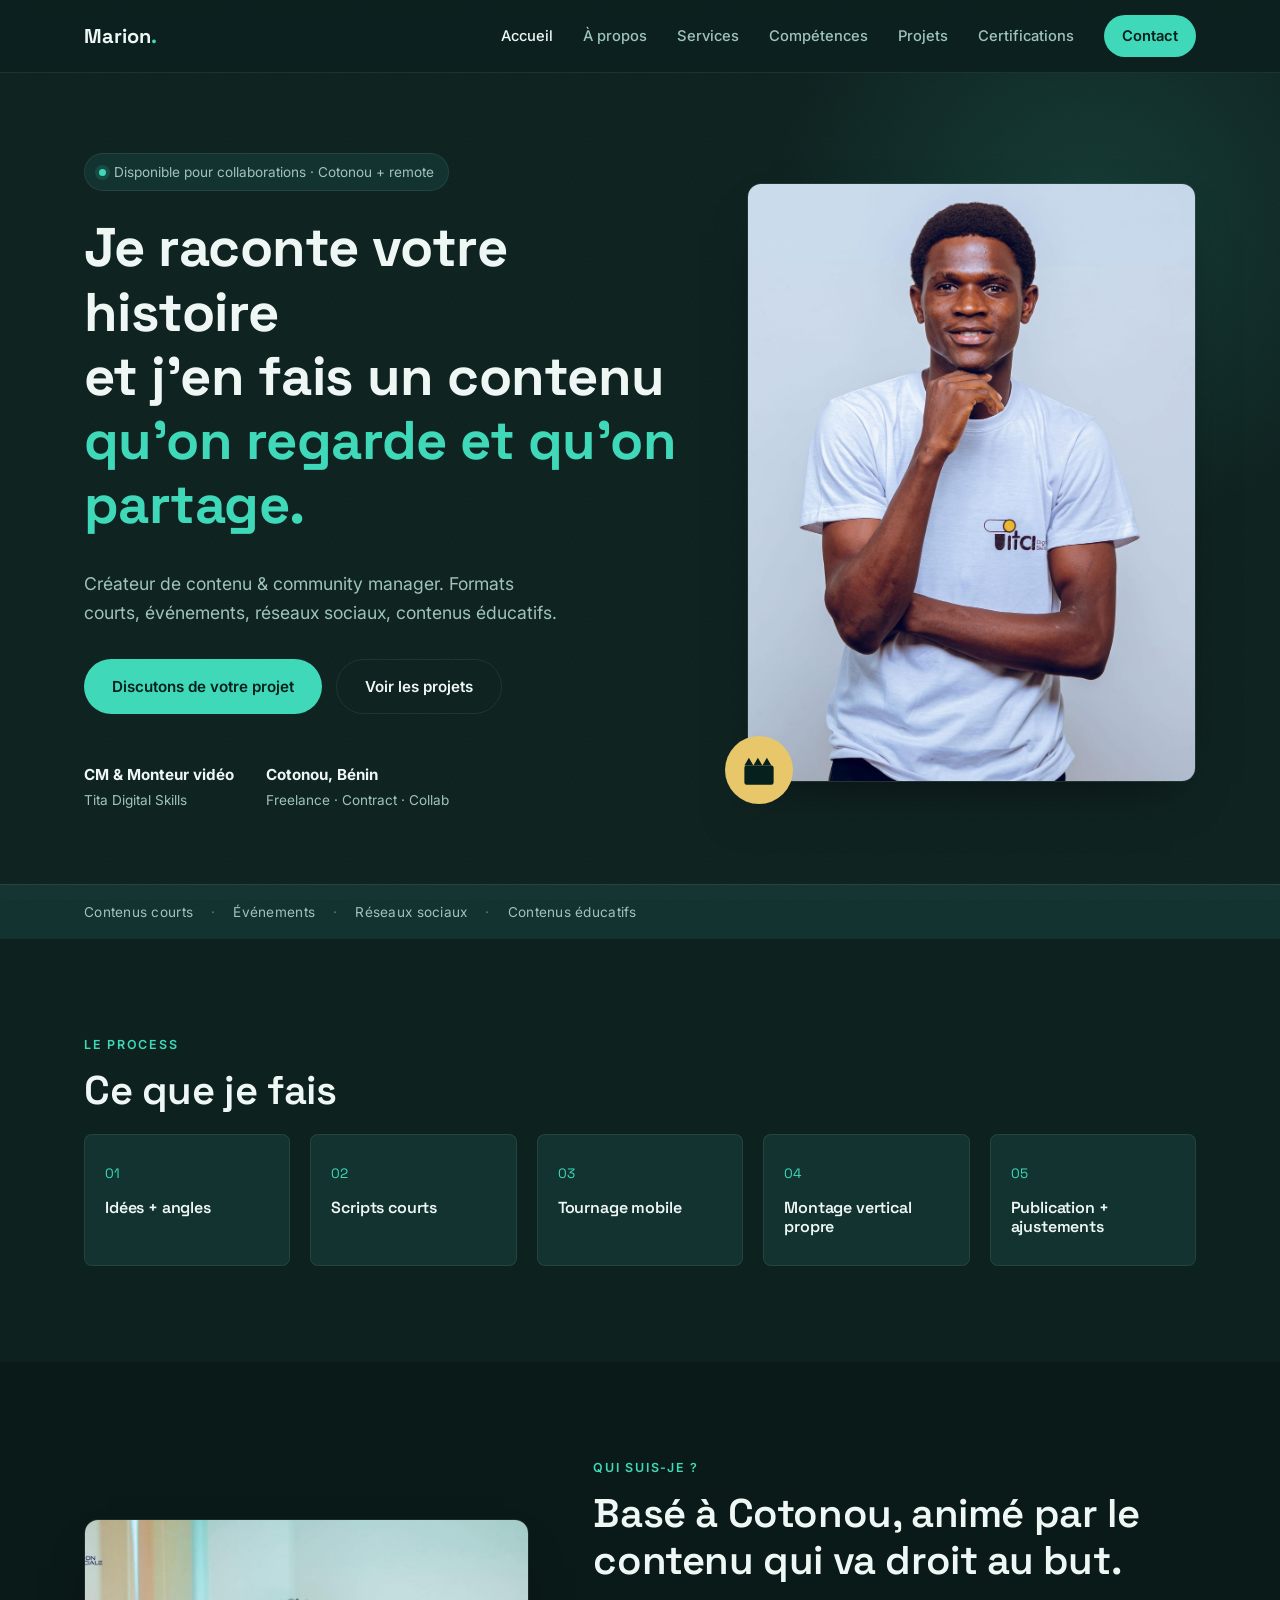
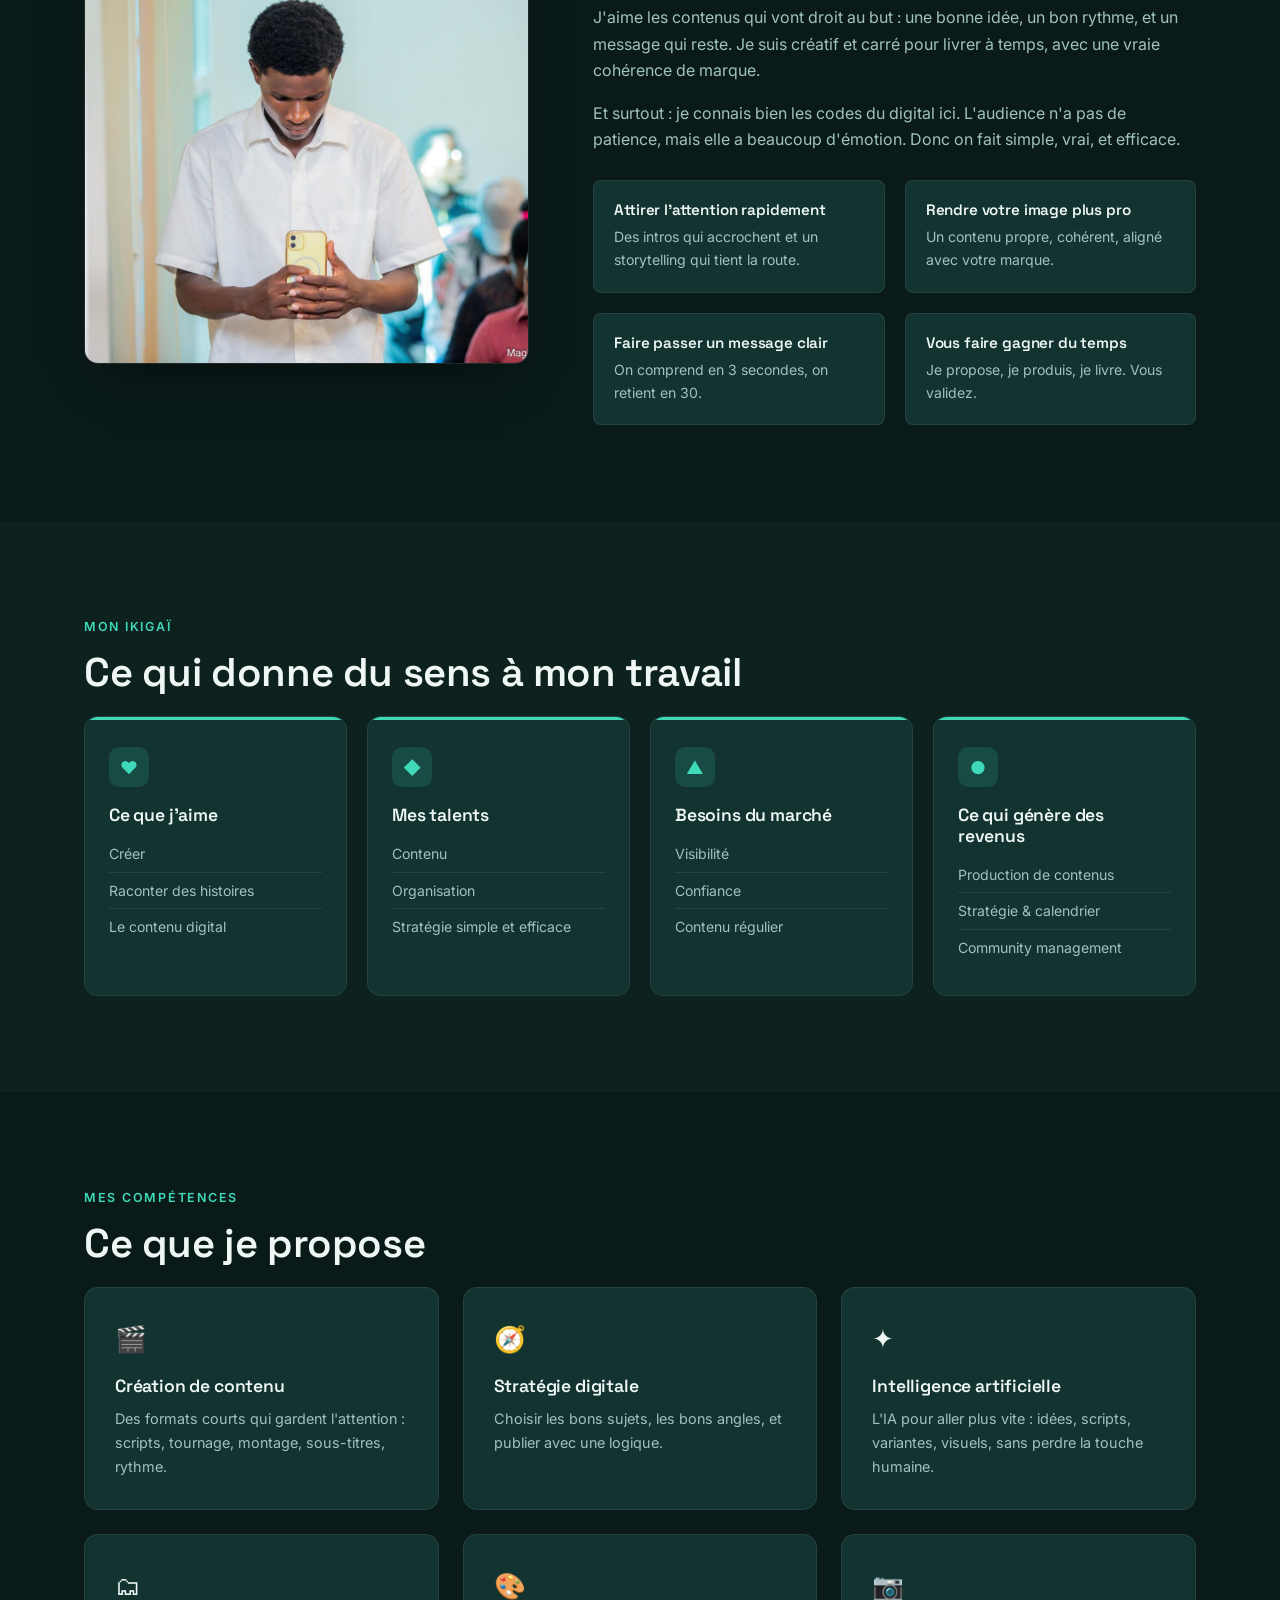
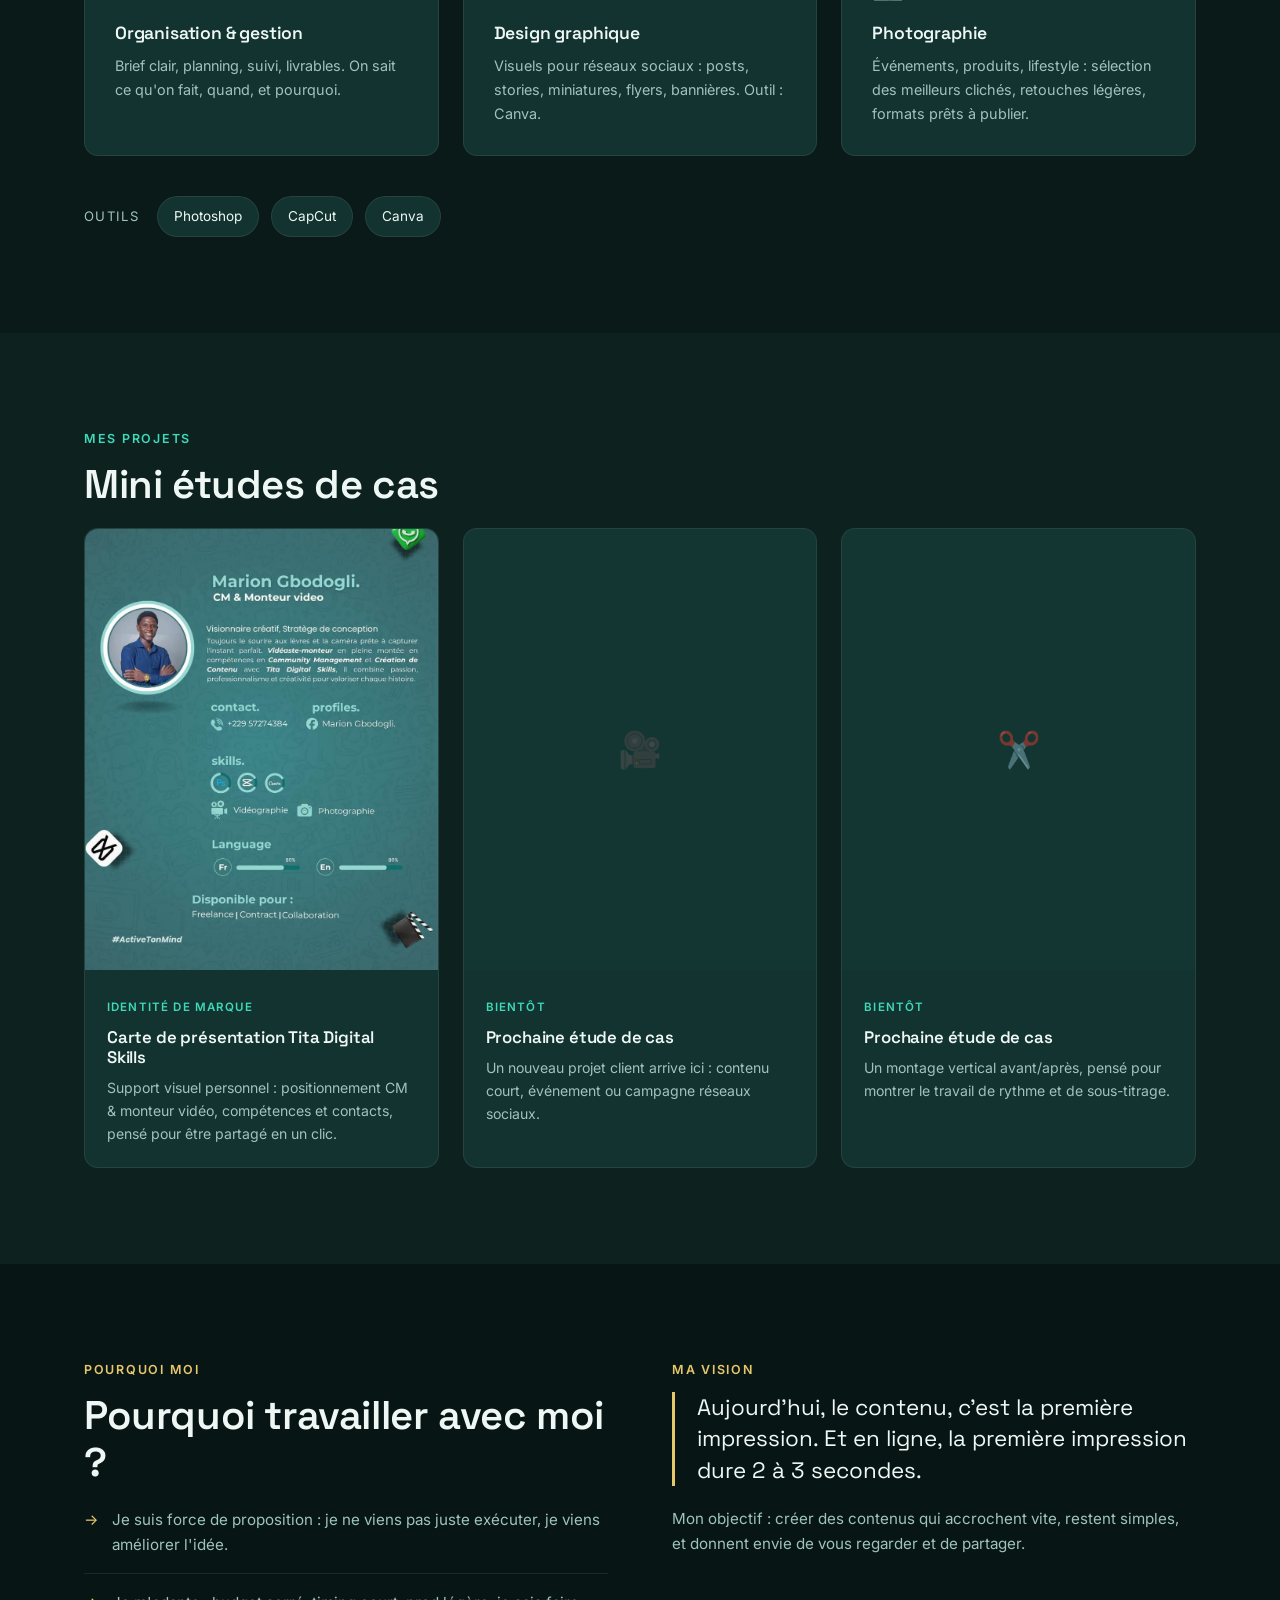
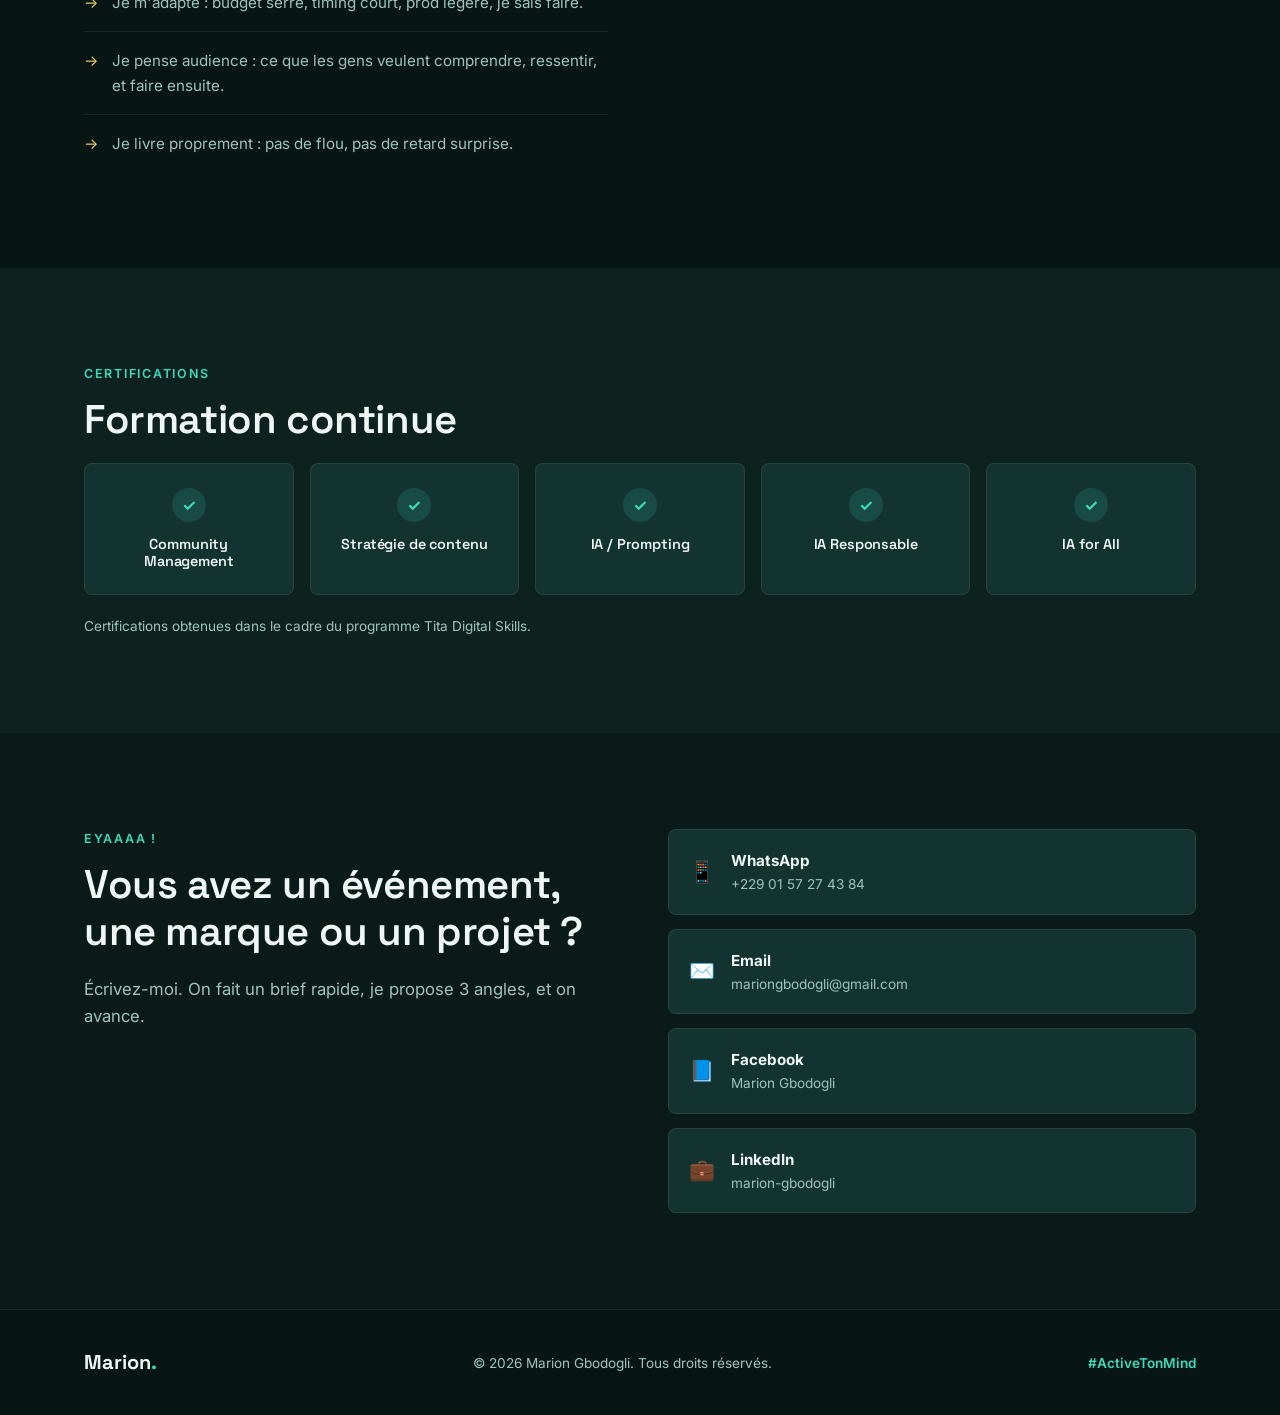
==== index.html @ ca0594f9 "Initial version of Marion Gbodogli's portfolio site Static HTML/CSS/JS one-page portfolio for a cont" ====
<!DOCTYPE html>
<html lang="fr">
<head>
<meta charset="UTF-8">
<meta name="viewport" content="width=device-width, initial-scale=1.0">
<title>Marion Gbodogli · Créateur de contenu &amp; Community Manager</title>
<meta name="description" content="Portfolio de Marion Gbodogli, créateur de contenu, monteur vidéo et community manager basé à Cotonou, Bénin. Formats courts, événements, réseaux sociaux, contenus éducatifs.">
<link rel="preconnect" href="https://fonts.googleapis.com">
<link rel="preconnect" href="https://fonts.gstatic.com" crossorigin>
<link href="https://fonts.googleapis.com/css2?family=Space+Grotesk:wght@500;600;700&family=Inter:wght@400;500;600;700&display=swap" rel="stylesheet">
<link rel="stylesheet" href="style.css">
</head>
<body>

<div class="grain"></div>

<header class="site-header">
  <div class="container header-inner">
    <a href="#accueil" class="logo">Marion<span>.</span></a>
    <button class="nav-toggle" id="navToggle" aria-label="Ouvrir le menu" aria-expanded="false">
      <span></span><span></span><span></span>
    </button>
    <nav class="main-nav" id="mainNav">
      <a href="#accueil">Accueil</a>
      <a href="#apropos">À propos</a>
      <a href="#services">Services</a>
      <a href="#competences">Compétences</a>
      <a href="#projets">Projets</a>
      <a href="#certifications">Certifications</a>
      <a href="#contact" class="nav-cta">Contact</a>
    </nav>
  </div>
</header>

<main>

  <!-- HERO -->
  <section class="hero" id="accueil">
    <div class="container hero-inner">
      <div class="hero-text">
        <p class="eyebrow"><span class="dot"></span> Disponible pour collaborations · Cotonou + remote</p>
        <h1>Je raconte votre histoire<br>et j'en fais un contenu<br><em>qu'on regarde et qu'on partage.</em></h1>
        <p class="hero-lead">Créateur de contenu &amp; community manager. Formats courts, événements, réseaux sociaux, contenus éducatifs.</p>
        <div class="hero-actions">
          <a href="#contact" class="btn btn-primary">Discutons de votre projet</a>
          <a href="#projets" class="btn btn-ghost">Voir les projets</a>
        </div>
        <div class="hero-meta">
          <div class="hero-meta-item">
            <strong>CM &amp; Monteur vidéo</strong>
            <span>Tita Digital Skills</span>
          </div>
          <div class="hero-meta-item">
            <strong>Cotonou, Bénin</strong>
            <span>Freelance · Contract · Collab</span>
          </div>
        </div>
      </div>
      <div class="hero-visual">
        <div class="hero-photo-frame">
          <img src="assets/img/marion-hero.jpg" alt="Portrait de Marion Gbodogli" class="hero-photo">
        </div>
        <div class="hero-clap" aria-hidden="true">
          <svg viewBox="0 0 64 64" fill="none" xmlns="http://www.w3.org/2000/svg">
            <rect x="6" y="24" width="52" height="34" rx="4" fill="currentColor"/>
            <path d="M6 24L14 10L22 24H14L6 24Z" fill="currentColor"/>
            <path d="M22 24L30 10L38 24H30L22 24Z" fill="currentColor"/>
            <path d="M38 24L46 10L54 24H46L38 24Z" fill="currentColor"/>
          </svg>
        </div>
      </div>
    </div>
    <div class="hero-strip">
      <div class="container hero-strip-inner">
        <span>Contenus courts</span><span>·</span>
        <span>Événements</span><span>·</span>
        <span>Réseaux sociaux</span><span>·</span>
        <span>Contenus éducatifs</span>
      </div>
    </div>
  </section>

  <!-- CE QUE JE FAIS -->
  <section class="section" id="process">
    <div class="container">
      <p class="section-tag">Le process</p>
      <h2>Ce que je fais</h2>
      <div class="process-row">
        <div class="process-step">
          <span class="process-num">01</span>
          <h3>Idées + angles</h3>
        </div>
        <div class="process-step">
          <span class="process-num">02</span>
          <h3>Scripts courts</h3>
        </div>
        <div class="process-step">
          <span class="process-num">03</span>
          <h3>Tournage mobile</h3>
        </div>
        <div class="process-step">
          <span class="process-num">04</span>
          <h3>Montage vertical propre</h3>
        </div>
        <div class="process-step">
          <span class="process-num">05</span>
          <h3>Publication + ajustements</h3>
        </div>
      </div>
    </div>
  </section>

  <!-- A PROPOS -->
  <section class="section section-alt" id="apropos">
    <div class="container about-grid">
      <div class="about-photo">
        <img src="assets/img/marion-candid.jpg" alt="Marion Gbodogli en plein tournage, téléphone en main">
      </div>
      <div class="about-text">
        <p class="section-tag">Qui suis-je ?</p>
        <h2>Basé à Cotonou, animé par le contenu qui va droit au but.</h2>
        <p>J'aime les contenus qui vont droit au but : une bonne idée, un bon rythme, et un message qui reste. Je suis créatif et carré pour livrer à temps, avec une vraie cohérence de marque.</p>
        <p>Et surtout : je connais bien les codes du digital ici. L'audience n'a pas de patience, mais elle a beaucoup d'émotion. Donc on fait simple, vrai, et efficace.</p>

        <div class="apport-list">
          <div class="apport-item">
            <h4>Attirer l'attention rapidement</h4>
            <p>Des intros qui accrochent et un storytelling qui tient la route.</p>
          </div>
          <div class="apport-item">
            <h4>Rendre votre image plus pro</h4>
            <p>Un contenu propre, cohérent, aligné avec votre marque.</p>
          </div>
          <div class="apport-item">
            <h4>Faire passer un message clair</h4>
            <p>On comprend en 3 secondes, on retient en 30.</p>
          </div>
          <div class="apport-item">
            <h4>Vous faire gagner du temps</h4>
            <p>Je propose, je produis, je livre. Vous validez.</p>
          </div>
        </div>
      </div>
    </div>
  </section>

  <!-- IKIGAI -->
  <section class="section" id="ikigai">
    <div class="container">
      <p class="section-tag">Mon Ikigaï</p>
      <h2>Ce qui donne du sens à mon travail</h2>
      <div class="ikigai-grid">
        <div class="ikigai-card ikigai-love">
          <span class="ikigai-icon">❤</span>
          <h3>Ce que j'aime</h3>
          <ul><li>Créer</li><li>Raconter des histoires</li><li>Le contenu digital</li></ul>
        </div>
        <div class="ikigai-card ikigai-skill">
          <span class="ikigai-icon">◆</span>
          <h3>Mes talents</h3>
          <ul><li>Contenu</li><li>Organisation</li><li>Stratégie simple et efficace</li></ul>
        </div>
        <div class="ikigai-card ikigai-market">
          <span class="ikigai-icon">▲</span>
          <h3>Besoins du marché</h3>
          <ul><li>Visibilité</li><li>Confiance</li><li>Contenu régulier</li></ul>
        </div>
        <div class="ikigai-card ikigai-money">
          <span class="ikigai-icon">●</span>
          <h3>Ce qui génère des revenus</h3>
          <ul><li>Production de contenus</li><li>Stratégie &amp; calendrier</li><li>Community management</li></ul>
        </div>
      </div>
    </div>
  </section>

  <!-- SERVICES / COMPETENCES -->
  <section class="section section-alt" id="services">
    <div class="container">
      <p class="section-tag">Mes compétences</p>
      <h2 id="competences">Ce que je propose</h2>
      <div class="skills-grid">
        <div class="skill-card">
          <div class="skill-icon">🎬</div>
          <h3>Création de contenu</h3>
          <p>Des formats courts qui gardent l'attention : scripts, tournage, montage, sous-titres, rythme.</p>
        </div>
        <div class="skill-card">
          <div class="skill-icon">🧭</div>
          <h3>Stratégie digitale</h3>
          <p>Choisir les bons sujets, les bons angles, et publier avec une logique.</p>
        </div>
        <div class="skill-card">
          <div class="skill-icon">✦</div>
          <h3>Intelligence artificielle</h3>
          <p>L'IA pour aller plus vite : idées, scripts, variantes, visuels, sans perdre la touche humaine.</p>
        </div>
        <div class="skill-card">
          <div class="skill-icon">🗂</div>
          <h3>Organisation &amp; gestion</h3>
          <p>Brief clair, planning, suivi, livrables. On sait ce qu'on fait, quand, et pourquoi.</p>
        </div>
        <div class="skill-card">
          <div class="skill-icon">🎨</div>
          <h3>Design graphique</h3>
          <p>Visuels pour réseaux sociaux : posts, stories, miniatures, flyers, bannières. Outil : Canva.</p>
        </div>
        <div class="skill-card">
          <div class="skill-icon">📷</div>
          <h3>Photographie</h3>
          <p>Événements, produits, lifestyle : sélection des meilleurs clichés, retouches légères, formats prêts à publier.</p>
        </div>
      </div>

      <div class="tools-row">
        <span class="tools-label">Outils</span>
        <div class="tool-pill">Photoshop</div>
        <div class="tool-pill">CapCut</div>
        <div class="tool-pill">Canva</div>
      </div>
    </div>
  </section>

  <!-- PROJETS -->
  <section class="section" id="projets">
    <div class="container">
      <p class="section-tag">Mes projets</p>
      <h2>Mini études de cas</h2>
      <div class="projects-grid">
        <article class="project-card">
          <div class="project-media">
            <img src="assets/img/marion-flyer.jpg" alt="Carte de présentation visuelle de Marion Gbodogli">
          </div>
          <div class="project-body">
            <span class="project-tag">Identité de marque</span>
            <h3>Carte de présentation Tita Digital Skills</h3>
            <p>Support visuel personnel : positionnement CM &amp; monteur vidéo, compétences et contacts, pensé pour être partagé en un clic.</p>
          </div>
        </article>
        <article class="project-card project-card-soon">
          <div class="project-media project-media-placeholder">
            <span>🎥</span>
          </div>
          <div class="project-body">
            <span class="project-tag">Bientôt</span>
            <h3>Prochaine étude de cas</h3>
            <p>Un nouveau projet client arrive ici : contenu court, événement ou campagne réseaux sociaux.</p>
          </div>
        </article>
        <article class="project-card project-card-soon">
          <div class="project-media project-media-placeholder">
            <span>✂️</span>
          </div>
          <div class="project-body">
            <span class="project-tag">Bientôt</span>
            <h3>Prochaine étude de cas</h3>
            <p>Un montage vertical avant/après, pensé pour montrer le travail de rythme et de sous-titrage.</p>
          </div>
        </article>
      </div>
    </div>
  </section>

  <!-- POURQUOI + VISION -->
  <section class="section section-dark">
    <div class="container why-grid">
      <div>
        <p class="section-tag section-tag-light">Pourquoi moi</p>
        <h2>Pourquoi travailler avec moi ?</h2>
        <ul class="why-list">
          <li>Je suis force de proposition : je ne viens pas juste exécuter, je viens améliorer l'idée.</li>
          <li>Je m'adapte : budget serré, timing court, prod légère, je sais faire.</li>
          <li>Je pense audience : ce que les gens veulent comprendre, ressentir, et faire ensuite.</li>
          <li>Je livre proprement : pas de flou, pas de retard surprise.</li>
        </ul>
      </div>
      <div class="vision-block">
        <p class="section-tag section-tag-light">Ma vision</p>
        <blockquote>
          Aujourd'hui, le contenu, c'est la première impression. Et en ligne, la première impression dure 2 à 3 secondes.
        </blockquote>
        <p class="vision-goal">Mon objectif : créer des contenus qui accrochent vite, restent simples, et donnent envie de vous regarder et de partager.</p>
      </div>
    </div>
  </section>

  <!-- CERTIFICATIONS -->
  <section class="section" id="certifications">
    <div class="container">
      <p class="section-tag">Certifications</p>
      <h2>Formation continue</h2>
      <div class="cert-grid">
        <div class="cert-card">
          <span class="cert-badge">✓</span>
          <h3>Community Management</h3>
        </div>
        <div class="cert-card">
          <span class="cert-badge">✓</span>
          <h3>Stratégie de contenu</h3>
        </div>
        <div class="cert-card">
          <span class="cert-badge">✓</span>
          <h3>IA / Prompting</h3>
        </div>
        <div class="cert-card">
          <span class="cert-badge">✓</span>
          <h3>IA Responsable</h3>
        </div>
        <div class="cert-card">
          <span class="cert-badge">✓</span>
          <h3>IA for All</h3>
        </div>
      </div>
      <p class="cert-note">Certifications obtenues dans le cadre du programme Tita Digital Skills.</p>
    </div>
  </section>

  <!-- CONTACT -->
  <section class="section section-alt" id="contact">
    <div class="container contact-grid">
      <div>
        <p class="section-tag">Eyaaaa !</p>
        <h2>Vous avez un événement, une marque ou un projet ?</h2>
        <p class="contact-lead">Écrivez-moi. On fait un brief rapide, je propose 3 angles, et on avance.</p>
      </div>
      <div class="contact-links">
        <a href="https://wa.me/2290157274384" target="_blank" rel="noopener" class="contact-link">
          <span class="contact-icon">📱</span>
          <span>
            <strong>WhatsApp</strong>
            <em>+229 01 57 27 43 84</em>
          </span>
        </a>
        <a href="mailto:mariongbodogli@gmail.com" class="contact-link">
          <span class="contact-icon">✉️</span>
          <span>
            <strong>Email</strong>
            <em>mariongbodogli@gmail.com</em>
          </span>
        </a>
        <a href="https://www.facebook.com/share/19KJ2ypv1C/?mibextid=wwXIfr" target="_blank" rel="noopener" class="contact-link">
          <span class="contact-icon">📘</span>
          <span>
            <strong>Facebook</strong>
            <em>Marion Gbodogli</em>
          </span>
        </a>
        <a href="https://www.linkedin.com/in/marion-gbodogli" target="_blank" rel="noopener" class="contact-link">
          <span class="contact-icon">💼</span>
          <span>
            <strong>LinkedIn</strong>
            <em>marion-gbodogli</em>
          </span>
        </a>
      </div>
    </div>
  </section>

</main>

<footer class="site-footer">
  <div class="container footer-inner">
    <a href="#accueil" class="logo">Marion<span>.</span></a>
    <p>&copy; 2026 Marion Gbodogli. Tous droits réservés.</p>
    <p class="footer-tag">#ActiveTonMind</p>
  </div>
</footer>

<script src="script.js"></script>
</body>
</html>
---- style.css ----
/* ---------- Base & variables ---------- */
:root {
  --bg: #0d211f;
  --bg-alt: #0a1a18;
  --surface: #123330;
  --surface-2: #163b37;
  --text: #eef7f4;
  --text-muted: #9fc3bc;
  --border: rgba(255, 255, 255, 0.08);
  --accent: #3fd8b8;
  --accent-strong: #2ab89b;
  --accent-soft: rgba(63, 216, 184, 0.14);
  --accent-contrast: #06201d;
  --gold: #e8c76b;

  --radius: 14px;
  --radius-sm: 8px;
  --max-width: 1160px;
  --shadow: 0 24px 48px -24px rgba(0, 0, 0, 0.55);

  --font-heading: "Space Grotesk", "Segoe UI", sans-serif;
  --font-body: "Inter", -apple-system, BlinkMacSystemFont, "Segoe UI", Roboto, Helvetica, Arial, sans-serif;
}

* { box-sizing: border-box; }

html { scroll-behavior: smooth; }

body {
  margin: 0;
  font-family: var(--font-body);
  color: var(--text);
  background: var(--bg);
  line-height: 1.65;
  font-size: 16px;
  position: relative;
}

.grain {
  position: fixed;
  inset: 0;
  pointer-events: none;
  z-index: 1;
  opacity: 0.035;
  background-image: url("data:image/svg+xml,%3Csvg xmlns='http://www.w3.org/2000/svg' width='120' height='120'%3E%3Cfilter id='n'%3E%3CfeTurbulence type='fractalNoise' baseFrequency='0.85' numOctaves='2' stitchTiles='stitch'/%3E%3C/filter%3E%3Crect width='100%25' height='100%25' filter='url(%23n)'/%3E%3C/svg%3E");
}

h1, h2, h3, h4 {
  font-family: var(--font-heading);
  font-weight: 600;
  line-height: 1.18;
  margin: 0 0 0.6em;
  letter-spacing: -0.01em;
}

h1 { font-size: clamp(2.1rem, 5vw, 3.4rem); font-weight: 700; }
h2 { font-size: clamp(1.7rem, 4vw, 2.5rem); margin-bottom: 0.5em; }
h3 { font-size: 1.1rem; }

p { margin: 0 0 1em; color: var(--text-muted); }

a { color: var(--accent); text-decoration: none; }

ul { padding-left: 0; margin: 0; list-style: none; }

img { max-width: 100%; display: block; }

.container {
  max-width: var(--max-width);
  margin: 0 auto;
  padding: 0 24px;
  position: relative;
  z-index: 2;
}

.section { padding: 96px 0; }
.section-alt { background: var(--bg-alt); }
.section-dark { background: #071614; }

.section-tag {
  text-transform: uppercase;
  letter-spacing: 0.14em;
  font-size: 0.78rem;
  font-weight: 600;
  color: var(--accent);
  margin-bottom: 0.9em;
}
.section-tag-light { color: var(--gold); }

/* ---------- Header ---------- */
.site-header {
  position: sticky;
  top: 0;
  z-index: 50;
  background: rgba(13, 33, 31, 0.82);
  backdrop-filter: blur(10px);
  border-bottom: 1px solid var(--border);
}

.header-inner {
  display: flex;
  align-items: center;
  justify-content: space-between;
  height: 72px;
}

.logo {
  font-family: var(--font-heading);
  font-weight: 700;
  font-size: 1.25rem;
  color: var(--text);
}
.logo span { color: var(--accent); }

.main-nav { display: flex; align-items: center; gap: 30px; }

.main-nav a {
  color: var(--text-muted);
  font-size: 0.92rem;
  font-weight: 500;
  transition: color 0.2s;
}
.main-nav a:hover, .main-nav a.active { color: var(--text); }

.nav-cta {
  background: var(--accent);
  color: var(--accent-contrast) !important;
  padding: 9px 18px;
  border-radius: 100px;
  font-weight: 600 !important;
}
.nav-cta:hover { background: var(--accent-strong); }

.nav-toggle {
  display: none;
  flex-direction: column;
  gap: 5px;
  background: none;
  border: none;
  cursor: pointer;
  padding: 8px;
}
.nav-toggle span {
  width: 22px;
  height: 2px;
  background: var(--text);
  border-radius: 2px;
}

/* ---------- Hero ---------- */
.hero { position: relative; overflow: hidden; }

.hero::before {
  content: "";
  position: absolute;
  top: -20%;
  right: -10%;
  width: 640px;
  height: 640px;
  background: radial-gradient(circle, var(--accent-soft) 0%, transparent 70%);
  z-index: 0;
}

.hero-inner {
  display: grid;
  grid-template-columns: 1.15fr 0.85fr;
  gap: 56px;
  align-items: center;
  padding: 80px 24px 72px;
}

.eyebrow {
  display: inline-flex;
  align-items: center;
  gap: 8px;
  font-size: 0.85rem;
  color: var(--text-muted);
  background: var(--surface);
  border: 1px solid var(--border);
  padding: 7px 14px;
  border-radius: 100px;
  margin-bottom: 24px;
}
.eyebrow .dot {
  width: 7px;
  height: 7px;
  border-radius: 50%;
  background: var(--accent);
  box-shadow: 0 0 0 4px var(--accent-soft);
}

.hero-text h1 { color: var(--text); }
.hero-text h1 em { color: var(--accent); font-style: normal; }

.hero-lead {
  font-size: 1.1rem;
  max-width: 480px;
  margin-bottom: 32px;
}

.hero-actions { display: flex; gap: 14px; flex-wrap: wrap; margin-bottom: 48px; }

.btn {
  display: inline-flex;
  align-items: center;
  justify-content: center;
  padding: 14px 28px;
  border-radius: 100px;
  font-weight: 600;
  font-size: 0.95rem;
  transition: transform 0.2s, background 0.2s, border-color 0.2s;
}
.btn-primary { background: var(--accent); color: var(--accent-contrast); }
.btn-primary:hover { background: var(--accent-strong); transform: translateY(-2px); }
.btn-ghost { background: transparent; border: 1px solid var(--border); color: var(--text); }
.btn-ghost:hover { border-color: var(--accent); color: var(--accent); transform: translateY(-2px); }

.hero-meta { display: flex; gap: 32px; flex-wrap: wrap; }
.hero-meta-item { display: flex; flex-direction: column; }
.hero-meta-item strong { color: var(--text); font-size: 0.95rem; margin-bottom: 2px; }
.hero-meta-item span { color: var(--text-muted); font-size: 0.85rem; }

.hero-visual { position: relative; }

.hero-photo-frame {
  position: relative;
  border-radius: var(--radius);
  overflow: hidden;
  aspect-ratio: 3 / 4;
  box-shadow: var(--shadow);
  border: 1px solid var(--border);
}

.hero-photo {
  width: 100%;
  height: 100%;
  object-fit: cover;
}

.hero-clap {
  position: absolute;
  bottom: -22px;
  left: -22px;
  width: 68px;
  height: 68px;
  background: var(--gold);
  color: var(--accent-contrast);
  border-radius: 50%;
  display: flex;
  align-items: center;
  justify-content: center;
  padding: 16px;
  box-shadow: var(--shadow);
}
.hero-clap svg { width: 100%; height: 100%; }

.hero-strip { border-top: 1px solid var(--border); background: var(--surface); }
.hero-strip-inner {
  display: flex;
  gap: 18px;
  align-items: center;
  padding: 16px 24px;
  font-size: 0.85rem;
  color: var(--text-muted);
  flex-wrap: wrap;
  letter-spacing: 0.02em;
}
.hero-strip-inner span:nth-child(even) { color: var(--accent); opacity: 0.6; }

/* ---------- Process ---------- */
.process-row {
  display: grid;
  grid-template-columns: repeat(5, 1fr);
  gap: 20px;
}
.process-step {
  padding: 28px 20px;
  border: 1px solid var(--border);
  border-radius: var(--radius-sm);
  background: var(--surface);
  transition: border-color 0.2s, transform 0.2s;
}
.process-step:hover { border-color: var(--accent); transform: translateY(-4px); }
.process-num {
  display: block;
  font-family: var(--font-heading);
  font-size: 0.85rem;
  color: var(--accent);
  margin-bottom: 14px;
}
.process-step h3 { color: var(--text); margin: 0; font-size: 1rem; }

/* ---------- About ---------- */
.about-grid {
  display: grid;
  grid-template-columns: 0.85fr 1.15fr;
  gap: 64px;
  align-items: center;
}
.about-photo img {
  border-radius: var(--radius);
  aspect-ratio: 1 / 1;
  object-fit: cover;
  box-shadow: var(--shadow);
  border: 1px solid var(--border);
}
.about-text h2 { color: var(--text); }

.apport-list {
  display: grid;
  grid-template-columns: 1fr 1fr;
  gap: 20px;
  margin-top: 28px;
}
.apport-item {
  padding: 20px;
  background: var(--surface);
  border: 1px solid var(--border);
  border-radius: var(--radius-sm);
}
.apport-item h4 { color: var(--text); font-size: 0.95rem; margin-bottom: 6px; }
.apport-item p { font-size: 0.88rem; margin: 0; }

/* ---------- Ikigai ---------- */
.ikigai-grid {
  display: grid;
  grid-template-columns: repeat(4, 1fr);
  gap: 20px;
}
.ikigai-card {
  padding: 30px 24px;
  border-radius: var(--radius);
  border: 1px solid var(--border);
  background: var(--surface);
  position: relative;
  overflow: hidden;
}
.ikigai-card::before {
  content: "";
  position: absolute;
  top: 0; left: 0; right: 0;
  height: 3px;
  background: var(--accent);
}
.ikigai-icon {
  display: inline-flex;
  align-items: center;
  justify-content: center;
  width: 40px;
  height: 40px;
  border-radius: 10px;
  background: var(--accent-soft);
  color: var(--accent);
  font-size: 1.1rem;
  margin-bottom: 18px;
}
.ikigai-card h3 { color: var(--text); }
.ikigai-card li {
  font-size: 0.88rem;
  color: var(--text-muted);
  padding: 6px 0;
  border-top: 1px solid var(--border);
}
.ikigai-card li:first-of-type { border-top: none; }

/* ---------- Skills / services ---------- */
.skills-grid {
  display: grid;
  grid-template-columns: repeat(3, 1fr);
  gap: 24px;
  margin-bottom: 40px;
}
.skill-card {
  padding: 30px;
  background: var(--surface);
  border: 1px solid var(--border);
  border-radius: var(--radius);
  transition: transform 0.2s, border-color 0.2s;
}
.skill-card:hover { transform: translateY(-4px); border-color: var(--accent); }
.skill-icon { font-size: 1.6rem; margin-bottom: 16px; }
.skill-card h3 { color: var(--text); }
.skill-card p { font-size: 0.9rem; margin: 0; }

.tools-row {
  display: flex;
  align-items: center;
  gap: 12px;
  flex-wrap: wrap;
}
.tools-label {
  font-size: 0.82rem;
  text-transform: uppercase;
  letter-spacing: 0.1em;
  color: var(--text-muted);
  margin-right: 6px;
}
.tool-pill {
  padding: 8px 16px;
  border-radius: 100px;
  border: 1px solid var(--border);
  font-size: 0.85rem;
  color: var(--text);
  background: var(--surface);
}

/* ---------- Projects ---------- */
.projects-grid {
  display: grid;
  grid-template-columns: repeat(3, 1fr);
  gap: 24px;
}
.project-card {
  border-radius: var(--radius);
  overflow: hidden;
  border: 1px solid var(--border);
  background: var(--surface);
  transition: transform 0.2s, border-color 0.2s;
}
.project-card:hover { transform: translateY(-4px); border-color: var(--accent); }
.project-media { aspect-ratio: 4 / 5; overflow: hidden; }
.project-media img { width: 100%; height: 100%; object-fit: cover; }
.project-media-placeholder {
  display: flex;
  align-items: center;
  justify-content: center;
  background: var(--surface-2);
  font-size: 2.2rem;
  opacity: 0.5;
}
.project-body { padding: 22px; }
.project-tag {
  font-size: 0.72rem;
  text-transform: uppercase;
  letter-spacing: 0.1em;
  color: var(--accent);
  font-weight: 600;
}
.project-body h3 { color: var(--text); margin: 10px 0 8px; font-size: 1.05rem; }
.project-body p { font-size: 0.88rem; margin: 0; }
.project-card-soon { opacity: 0.72; }

/* ---------- Why / vision ---------- */
.why-grid {
  display: grid;
  grid-template-columns: 1fr 1fr;
  gap: 64px;
}
.section-dark h2 { color: var(--text); }
.why-list li {
  padding: 16px 0 16px 28px;
  border-top: 1px solid var(--border);
  position: relative;
  font-size: 0.95rem;
  color: var(--text-muted);
}
.why-list li:first-child { border-top: none; padding-top: 0; }
.why-list li::before {
  content: "→";
  position: absolute;
  left: 0;
  color: var(--gold);
}

.vision-block blockquote {
  margin: 0 0 20px;
  font-family: var(--font-heading);
  font-size: 1.4rem;
  color: var(--text);
  line-height: 1.4;
  border-left: 3px solid var(--gold);
  padding-left: 22px;
}
.vision-goal { font-size: 0.95rem; }

/* ---------- Certifications ---------- */
.cert-grid {
  display: grid;
  grid-template-columns: repeat(5, 1fr);
  gap: 16px;
  margin-bottom: 20px;
}
.cert-card {
  padding: 24px 18px;
  border: 1px solid var(--border);
  border-radius: var(--radius-sm);
  background: var(--surface);
  text-align: center;
}
.cert-badge {
  display: inline-flex;
  align-items: center;
  justify-content: center;
  width: 34px;
  height: 34px;
  border-radius: 50%;
  background: var(--accent-soft);
  color: var(--accent);
  font-weight: 700;
  margin-bottom: 14px;
}
.cert-card h3 { font-size: 0.9rem; color: var(--text); margin: 0; }
.cert-note { font-size: 0.85rem; color: var(--text-muted); margin: 0; }

/* ---------- Contact ---------- */
.contact-grid {
  display: grid;
  grid-template-columns: 1fr 1fr;
  gap: 56px;
  align-items: start;
}
.contact-grid h2 { color: var(--text); }
.contact-lead { font-size: 1.05rem; }

.contact-links { display: grid; gap: 14px; }
.contact-link {
  display: flex;
  align-items: center;
  gap: 16px;
  padding: 18px 20px;
  background: var(--surface);
  border: 1px solid var(--border);
  border-radius: var(--radius-sm);
  transition: border-color 0.2s, transform 0.2s;
}
.contact-link:hover { border-color: var(--accent); transform: translateX(4px); }
.contact-icon { font-size: 1.3rem; }
.contact-link strong { display: block; color: var(--text); font-size: 0.95rem; }
.contact-link em { display: block; color: var(--text-muted); font-style: normal; font-size: 0.85rem; }

/* ---------- Footer ---------- */
.site-footer { border-top: 1px solid var(--border); padding: 36px 0; background: #071614; }
.footer-inner {
  display: flex;
  align-items: center;
  justify-content: space-between;
  flex-wrap: wrap;
  gap: 12px;
}
.footer-inner p { margin: 0; font-size: 0.85rem; }
.footer-tag { color: var(--accent); font-weight: 600; }

/* ---------- Reveal animation ---------- */
.reveal { opacity: 0; transform: translateY(18px); transition: opacity 0.6s ease, transform 0.6s ease; }
.reveal.is-visible { opacity: 1; transform: translateY(0); }

/* ---------- Responsive ---------- */
@media (max-width: 900px) {
  .hero-inner { grid-template-columns: 1fr; padding-top: 48px; }
  .hero-visual { order: -1; max-width: 320px; margin: 0 auto 24px; }
  .process-row { grid-template-columns: repeat(2, 1fr); }
  .about-grid { grid-template-columns: 1fr; gap: 36px; }
  .apport-list { grid-template-columns: 1fr; }
  .ikigai-grid { grid-template-columns: repeat(2, 1fr); }
  .skills-grid { grid-template-columns: repeat(2, 1fr); }
  .projects-grid { grid-template-columns: 1fr; }
  .why-grid { grid-template-columns: 1fr; gap: 40px; }
  .cert-grid { grid-template-columns: repeat(2, 1fr); }
  .contact-grid { grid-template-columns: 1fr; gap: 32px; }
}

@media (max-width: 640px) {
  .main-nav {
    position: fixed;
    top: 72px;
    left: 0;
    right: 0;
    background: var(--bg);
    border-bottom: 1px solid var(--border);
    flex-direction: column;
    align-items: flex-start;
    padding: 20px 24px 28px;
    gap: 18px;
    transform: translateY(-8px);
    opacity: 0;
    pointer-events: none;
    transition: opacity 0.2s, transform 0.2s;
  }
  .main-nav.open { opacity: 1; transform: translateY(0); pointer-events: auto; }
  .nav-toggle { display: flex; }
  .nav-cta { align-self: flex-start; }
  .process-row { grid-template-columns: 1fr; }
  .ikigai-grid { grid-template-columns: 1fr; }
  .skills-grid { grid-template-columns: 1fr; }
  .cert-grid { grid-template-columns: repeat(2, 1fr); }
  .hero-clap { width: 52px; height: 52px; padding: 12px; bottom: -14px; left: -14px; }
}
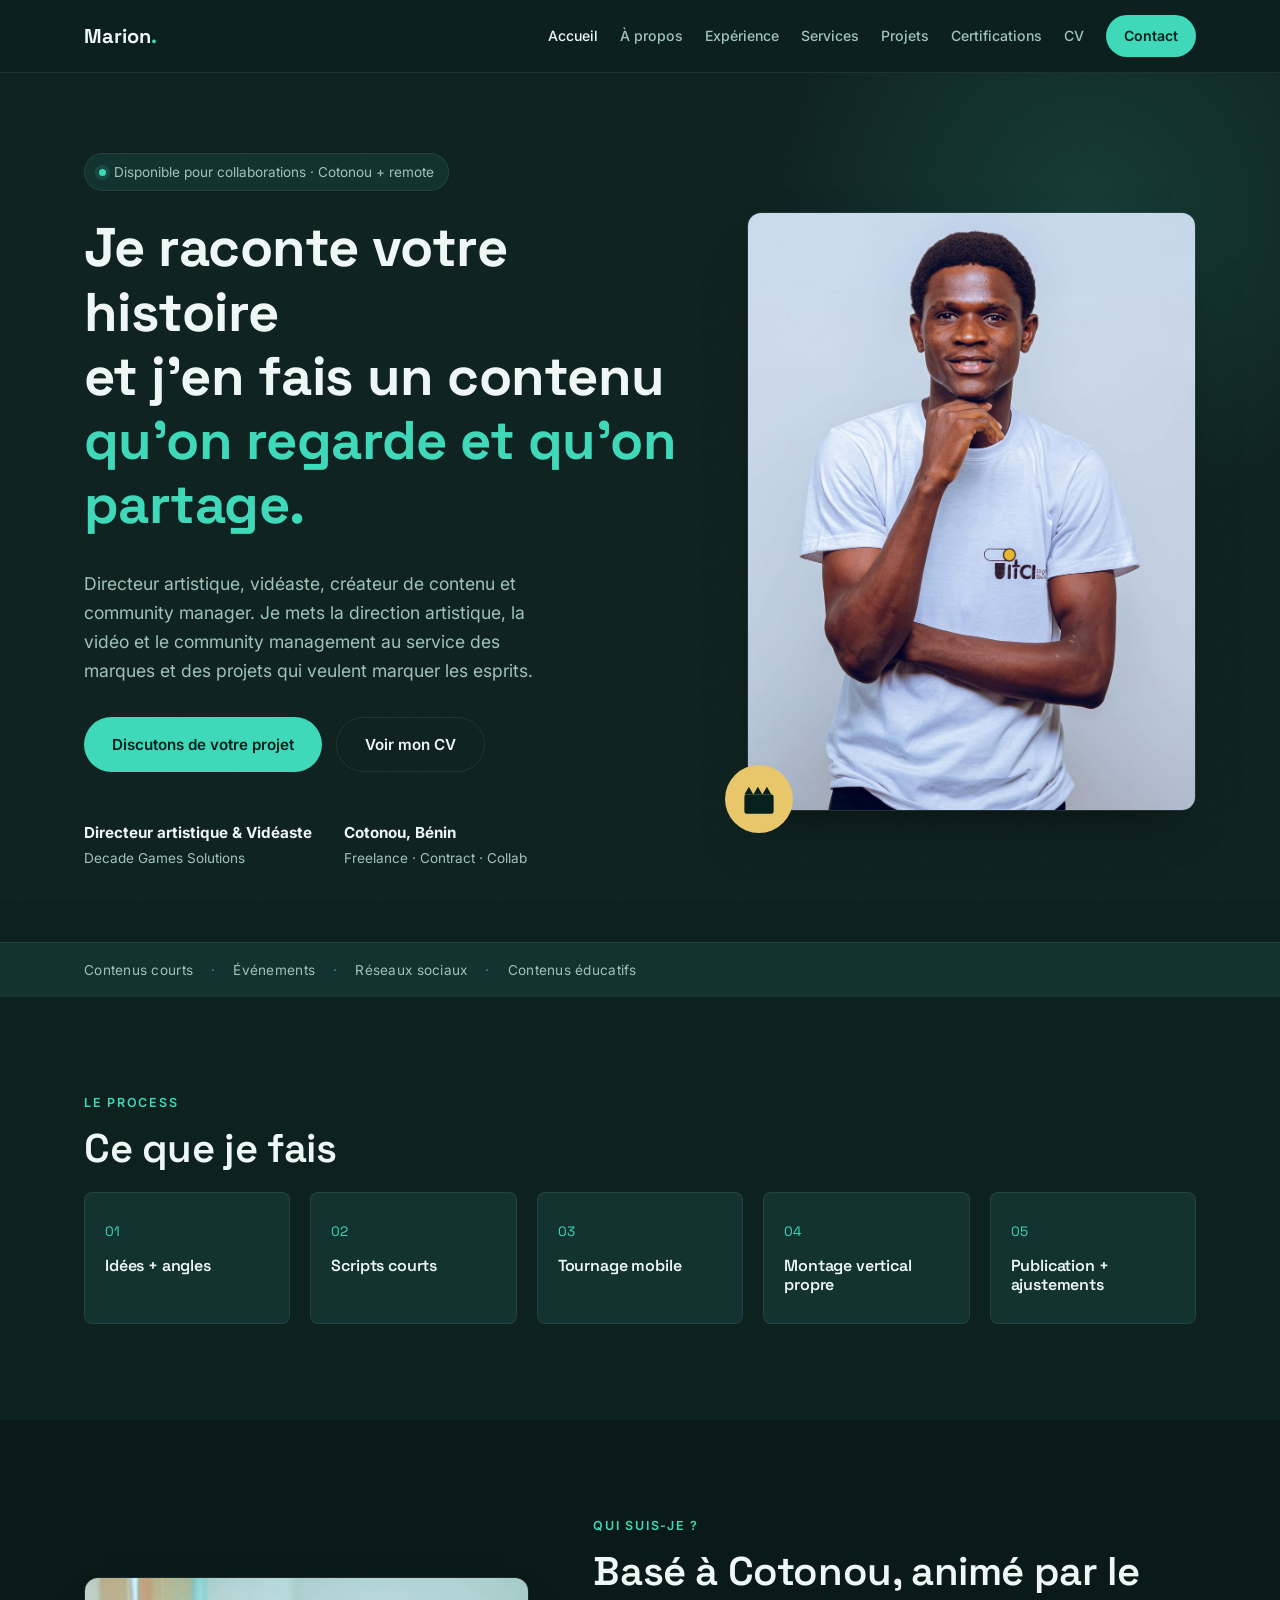
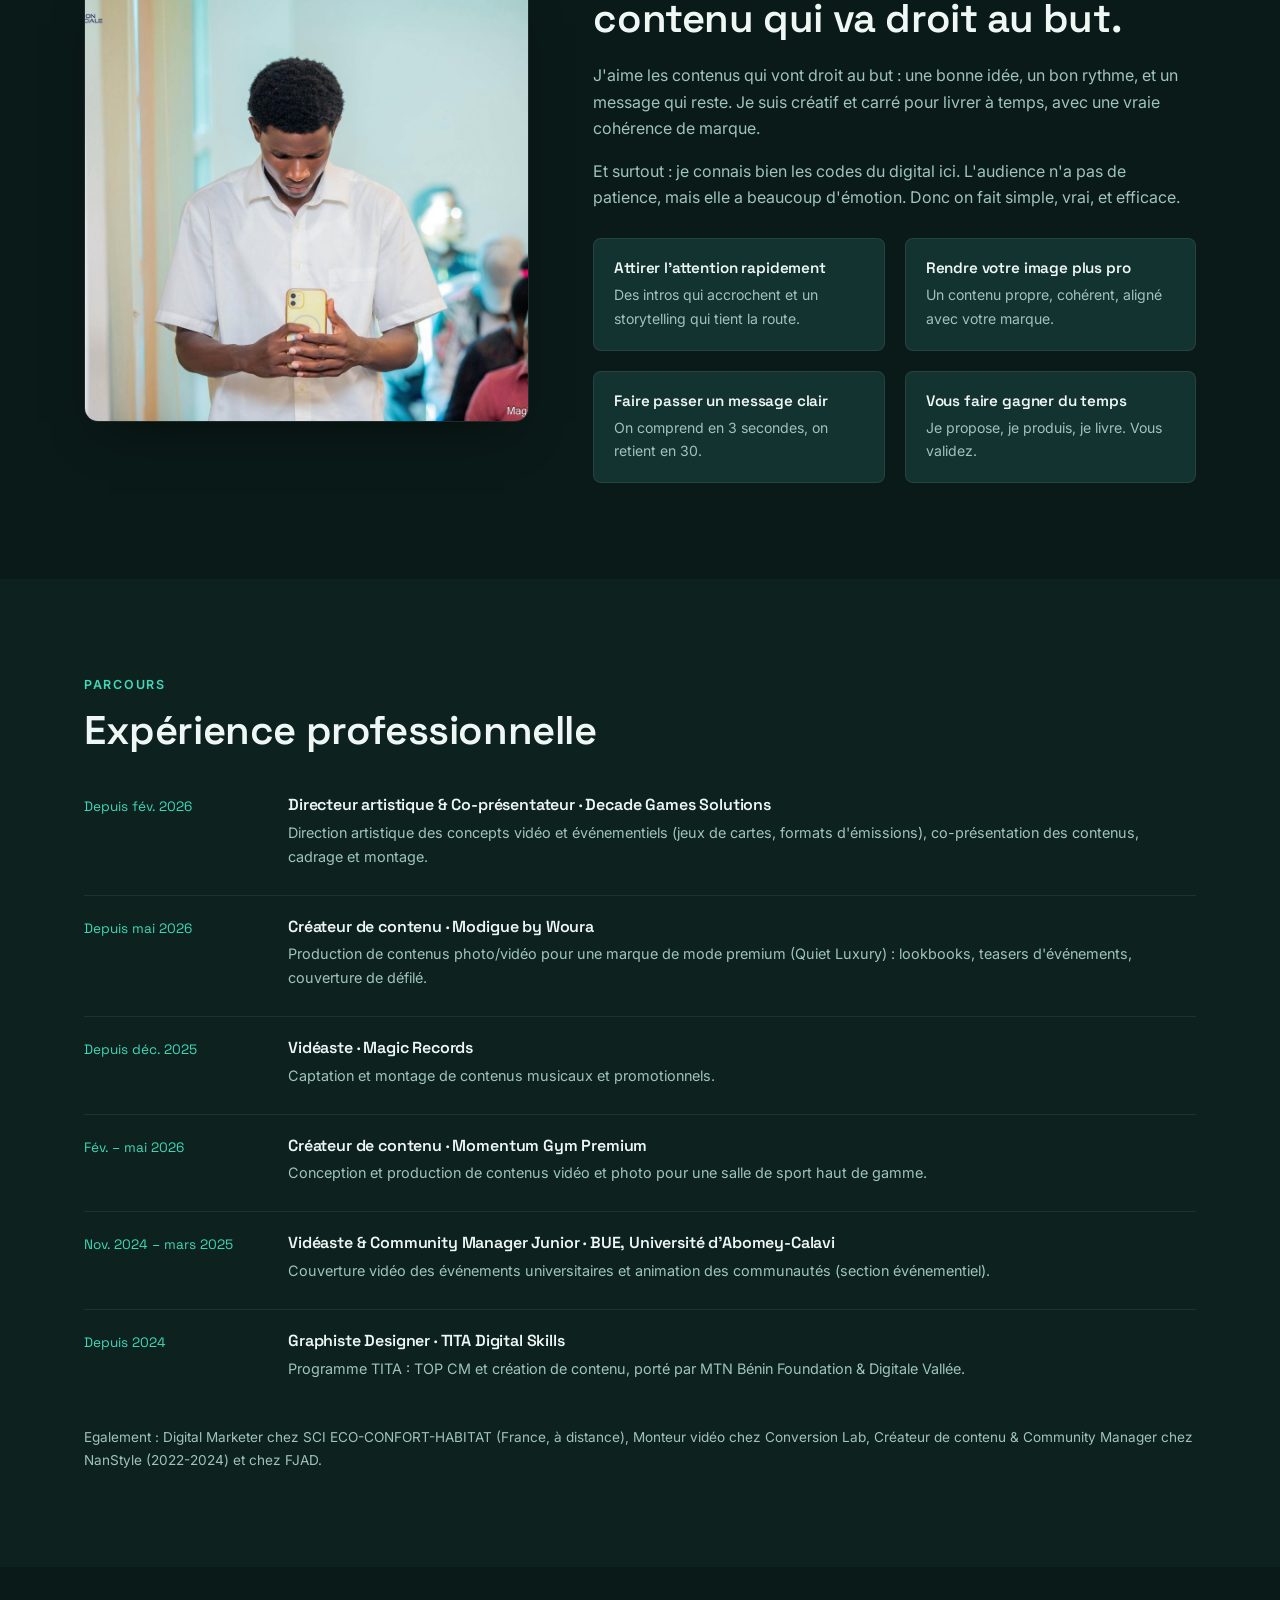
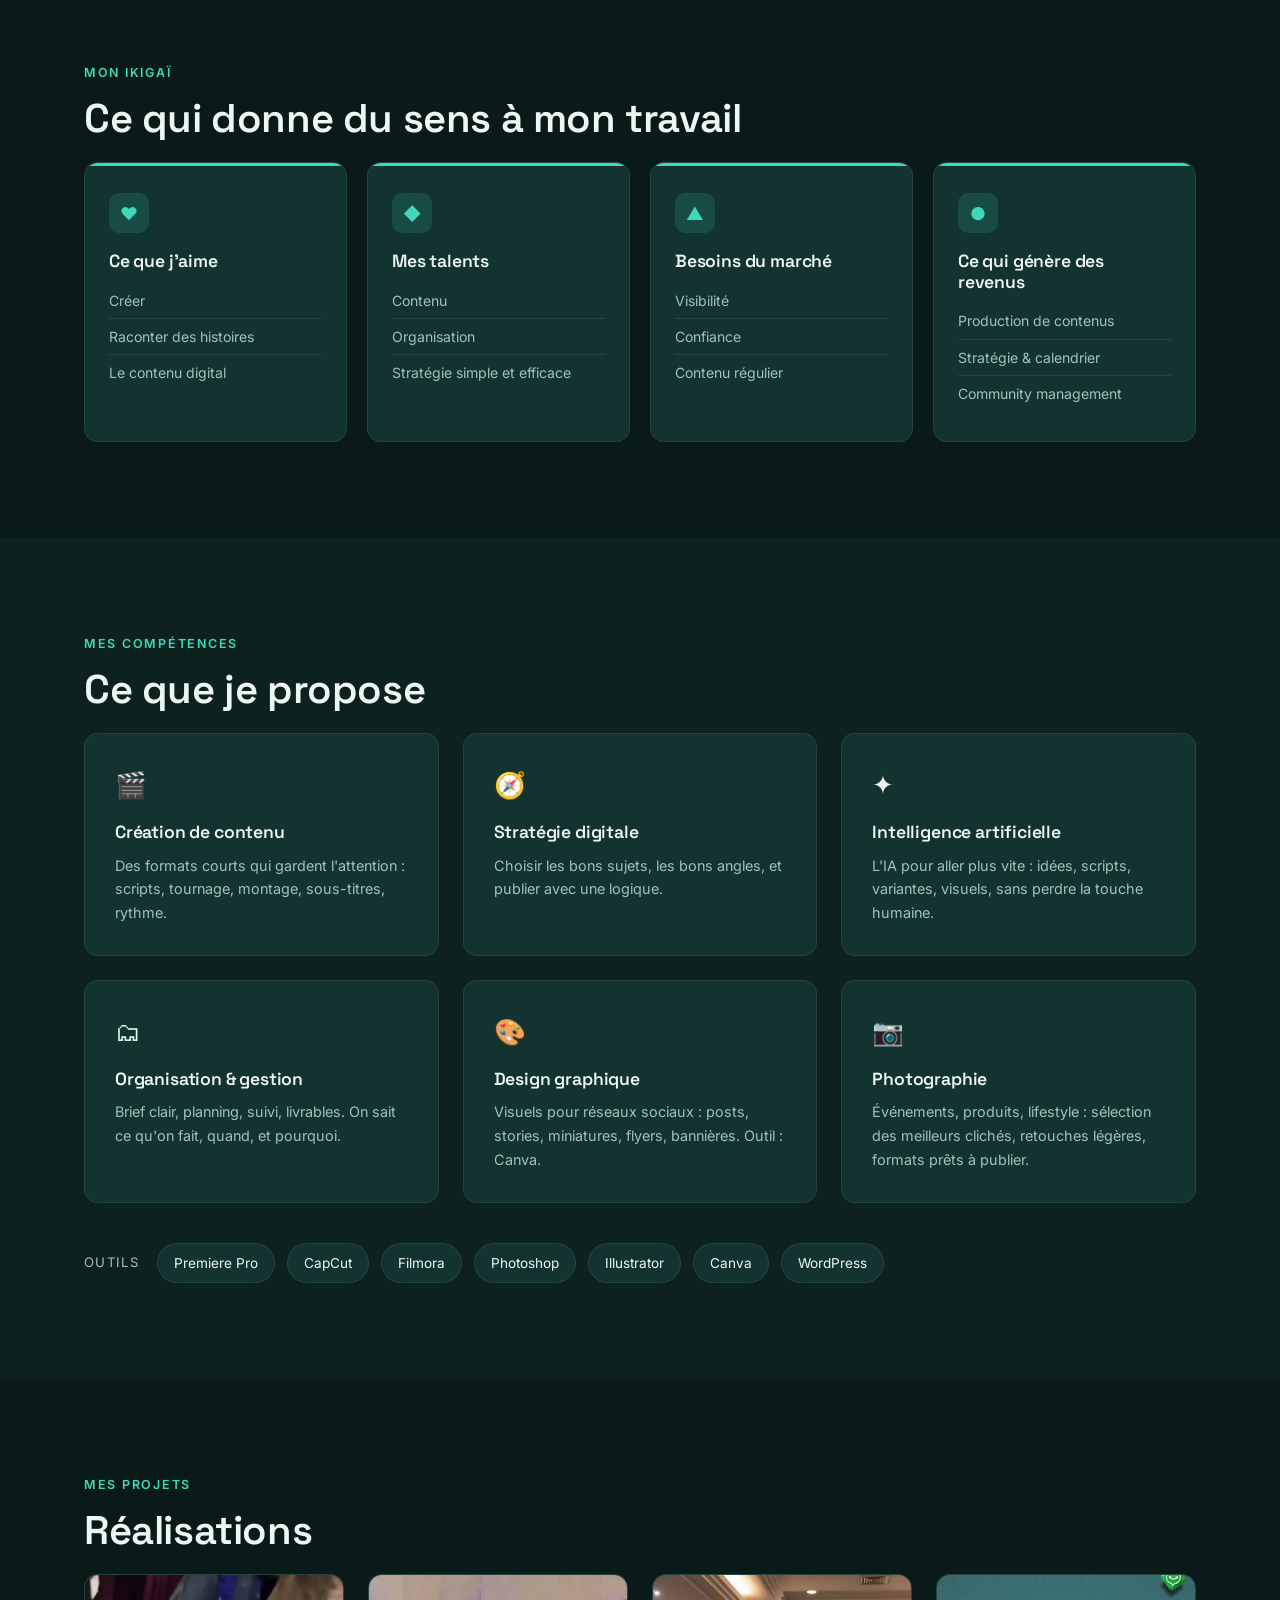
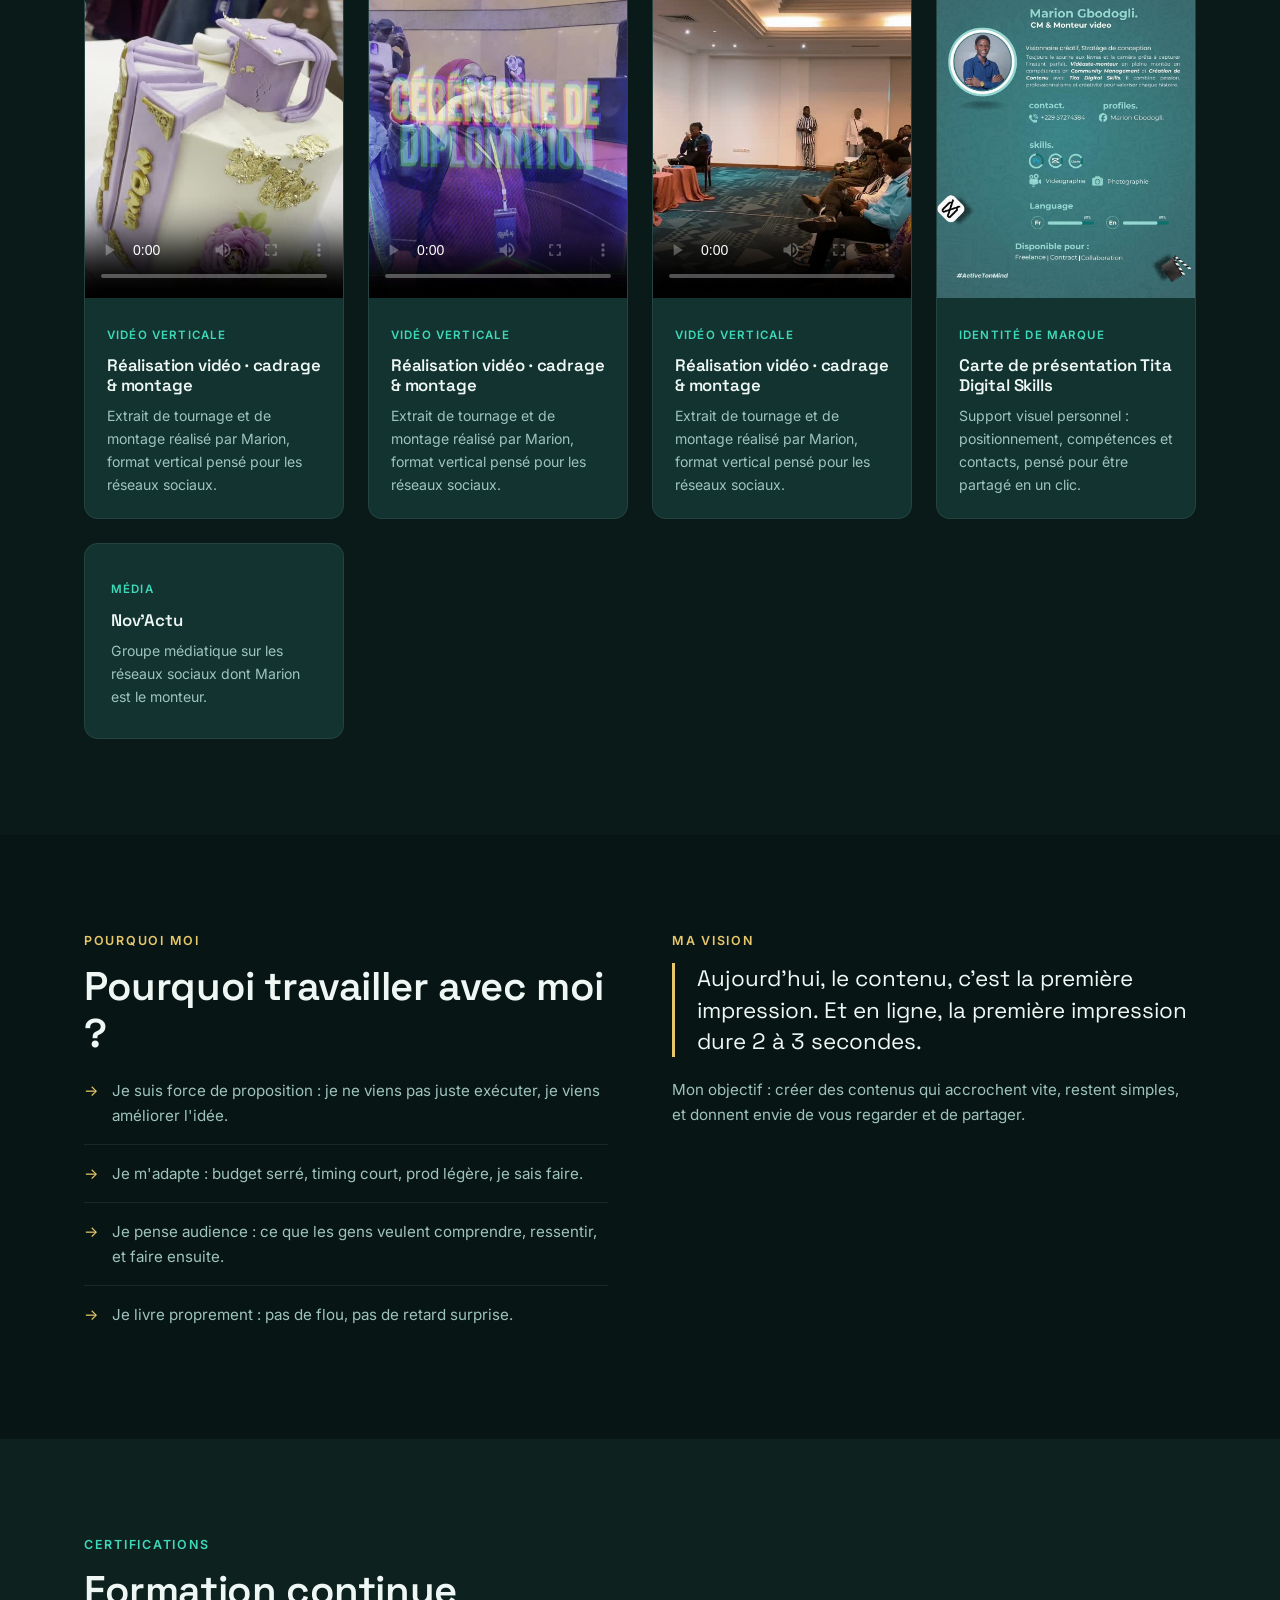
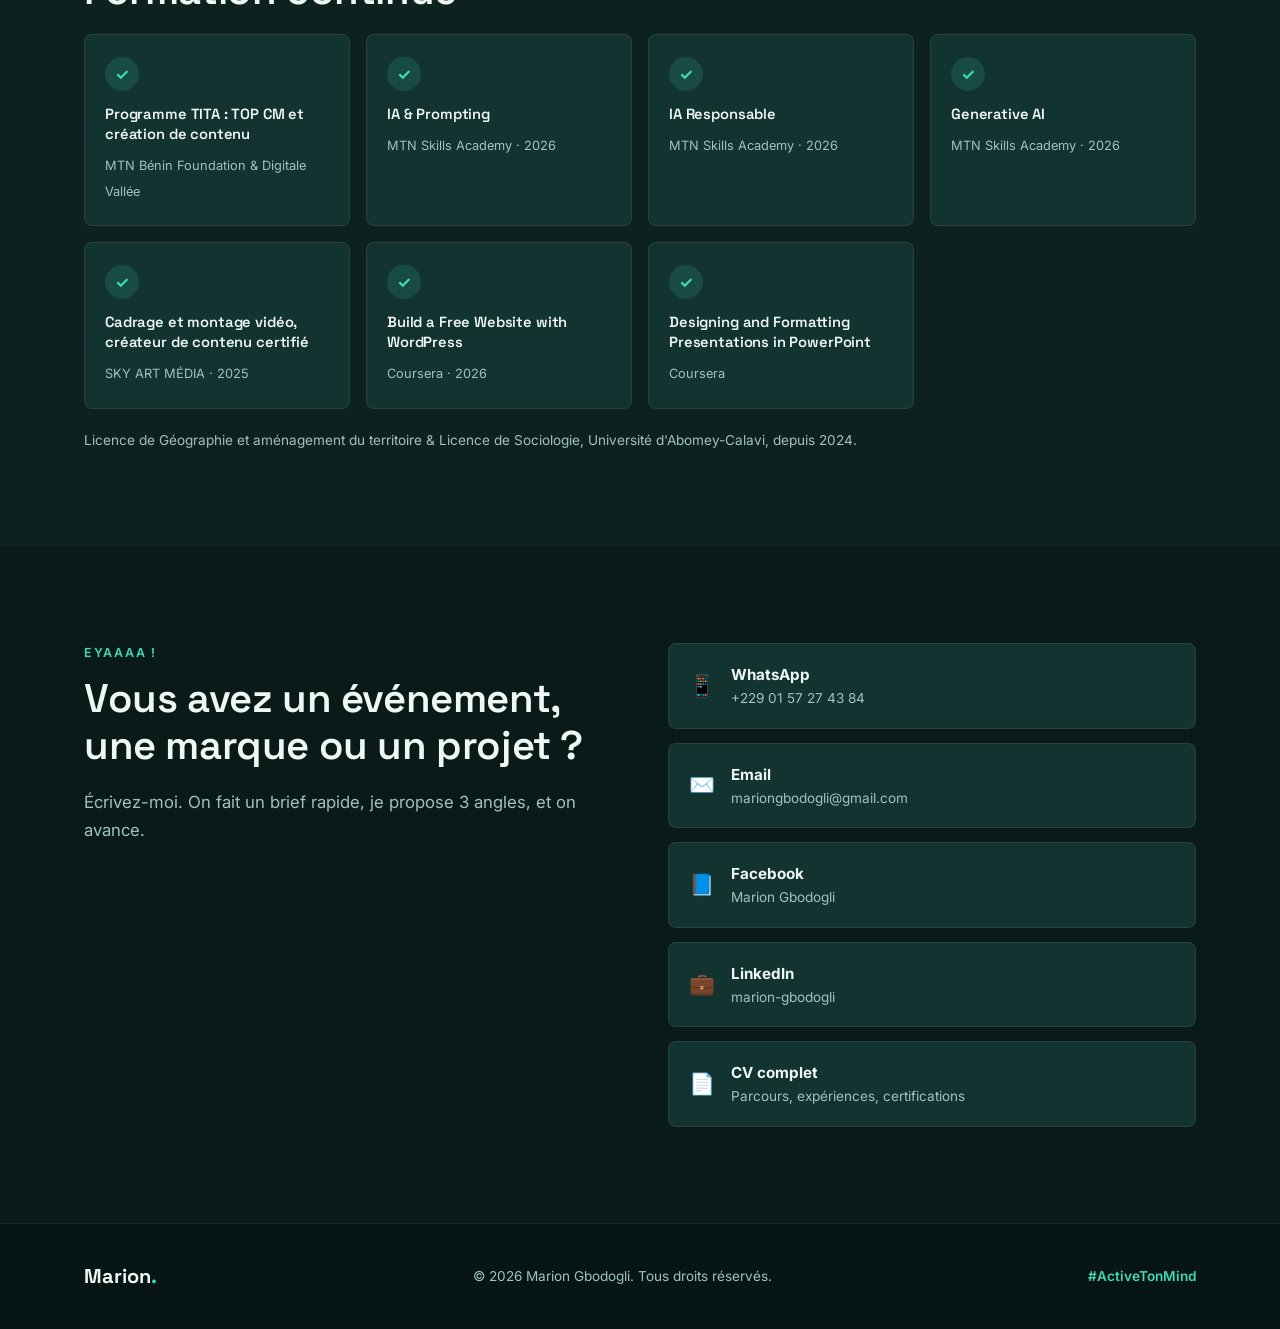
==== commit db9dcc61: "Ground the portfolio in Marion's real CV, add a CV page and video reels Replace placeholder "coming " ====
--- a/index.html
+++ b/index.html
@@ -3,8 +3,8 @@
 <head>
 <meta charset="UTF-8">
 <meta name="viewport" content="width=device-width, initial-scale=1.0">
-<title>Marion Gbodogli · Créateur de contenu &amp; Community Manager</title>
-<meta name="description" content="Portfolio de Marion Gbodogli, créateur de contenu, monteur vidéo et community manager basé à Cotonou, Bénin. Formats courts, événements, réseaux sociaux, contenus éducatifs.">
+<title>Marion Gbodogli · Directeur artistique, Vidéaste &amp; Community Manager</title>
+<meta name="description" content="Portfolio de GBODOGLI Kpèdetin Marion Cédric, directeur artistique, vidéaste, créateur de contenu et community manager basé à Cotonou, Bénin.">
 <link rel="preconnect" href="https://fonts.googleapis.com">
 <link rel="preconnect" href="https://fonts.gstatic.com" crossorigin>
 <link href="https://fonts.googleapis.com/css2?family=Space+Grotesk:wght@500;600;700&family=Inter:wght@400;500;600;700&display=swap" rel="stylesheet">
@@ -23,10 +23,11 @@
     <nav class="main-nav" id="mainNav">
       <a href="#accueil">Accueil</a>
       <a href="#apropos">À propos</a>
+      <a href="#experience">Expérience</a>
       <a href="#services">Services</a>
-      <a href="#competences">Compétences</a>
       <a href="#projets">Projets</a>
       <a href="#certifications">Certifications</a>
+      <a href="cv.html">CV</a>
       <a href="#contact" class="nav-cta">Contact</a>
     </nav>
   </div>
@@ -40,15 +41,15 @@
       <div class="hero-text">
         <p class="eyebrow"><span class="dot"></span> Disponible pour collaborations · Cotonou + remote</p>
         <h1>Je raconte votre histoire<br>et j'en fais un contenu<br><em>qu'on regarde et qu'on partage.</em></h1>
-        <p class="hero-lead">Créateur de contenu &amp; community manager. Formats courts, événements, réseaux sociaux, contenus éducatifs.</p>
+        <p class="hero-lead">Directeur artistique, vidéaste, créateur de contenu et community manager. Je mets la direction artistique, la vidéo et le community management au service des marques et des projets qui veulent marquer les esprits.</p>
         <div class="hero-actions">
           <a href="#contact" class="btn btn-primary">Discutons de votre projet</a>
-          <a href="#projets" class="btn btn-ghost">Voir les projets</a>
+          <a href="cv.html" class="btn btn-ghost">Voir mon CV</a>
         </div>
         <div class="hero-meta">
           <div class="hero-meta-item">
-            <strong>CM &amp; Monteur vidéo</strong>
-            <span>Tita Digital Skills</span>
+            <strong>Directeur artistique &amp; Vidéaste</strong>
+            <span>Decade Games Solutions</span>
           </div>
           <div class="hero-meta-item">
             <strong>Cotonou, Bénin</strong>
@@ -144,8 +145,61 @@
     </div>
   </section>
 
+  <!-- EXPERIENCE -->
+  <section class="section" id="experience">
+    <div class="container">
+      <p class="section-tag">Parcours</p>
+      <h2>Expérience professionnelle</h2>
+      <div class="timeline">
+        <div class="timeline-item">
+          <div class="timeline-when">Depuis fév. 2026</div>
+          <div class="timeline-body">
+            <h3>Directeur artistique &amp; Co-présentateur · Decade Games Solutions</h3>
+            <p>Direction artistique des concepts vidéo et événementiels (jeux de cartes, formats d'émissions), co-présentation des contenus, cadrage et montage.</p>
+          </div>
+        </div>
+        <div class="timeline-item">
+          <div class="timeline-when">Depuis mai 2026</div>
+          <div class="timeline-body">
+            <h3>Créateur de contenu · Modigue by Woura</h3>
+            <p>Production de contenus photo/vidéo pour une marque de mode premium (Quiet Luxury) : lookbooks, teasers d'événements, couverture de défilé.</p>
+          </div>
+        </div>
+        <div class="timeline-item">
+          <div class="timeline-when">Depuis déc. 2025</div>
+          <div class="timeline-body">
+            <h3>Vidéaste · Magic Records</h3>
+            <p>Captation et montage de contenus musicaux et promotionnels.</p>
+          </div>
+        </div>
+        <div class="timeline-item">
+          <div class="timeline-when">Fév. – mai 2026</div>
+          <div class="timeline-body">
+            <h3>Créateur de contenu · Momentum Gym Premium</h3>
+            <p>Conception et production de contenus vidéo et photo pour une salle de sport haut de gamme.</p>
+          </div>
+        </div>
+        <div class="timeline-item">
+          <div class="timeline-when">Nov. 2024 – mars 2025</div>
+          <div class="timeline-body">
+            <h3>Vidéaste &amp; Community Manager Junior · BUE, Université d'Abomey-Calavi</h3>
+            <p>Couverture vidéo des événements universitaires et animation des communautés (section événementiel).</p>
+          </div>
+        </div>
+        <div class="timeline-item">
+          <div class="timeline-when">Depuis 2024</div>
+          <div class="timeline-body">
+            <h3>Graphiste Designer · TITA Digital Skills</h3>
+            <p>Programme TITA : TOP CM et création de contenu, porté par MTN Bénin Foundation &amp; Digitale Vallée.</p>
+          </div>
+        </div>
+      </div>
+      <p class="timeline-more">Egalement : Digital Marketer chez SCI ECO-CONFORT-HABITAT (France, à distance), Monteur vidéo chez Conversion Lab, Créateur de contenu &amp; Community Manager chez NanStyle (2022-2024) et chez FJAD.</p>
+    </div>
+  </section>
+
   <!-- IKIGAI -->
-  <section class="section" id="ikigai">
+  <section class="section section-alt" id="ikigai">
     <div class="container">
       <p class="section-tag">Mon Ikigaï</p>
       <h2>Ce qui donne du sens à mon travail</h2>
@@ -175,7 +229,7 @@
   </section>
 
   <!-- SERVICES / COMPETENCES -->
-  <section class="section section-alt" id="services">
+  <section class="section" id="services">
     <div class="container">
       <p class="section-tag">Mes compétences</p>
       <h2 id="competences">Ce que je propose</h2>
@@ -214,47 +268,74 @@
 
       <div class="tools-row">
         <span class="tools-label">Outils</span>
+        <div class="tool-pill">Premiere Pro</div>
+        <div class="tool-pill">CapCut</div>
+        <div class="tool-pill">Filmora</div>
         <div class="tool-pill">Photoshop</div>
-        <div class="tool-pill">CapCut</div>
+        <div class="tool-pill">Illustrator</div>
         <div class="tool-pill">Canva</div>
+        <div class="tool-pill">WordPress</div>
       </div>
     </div>
   </section>
 
   <!-- PROJETS -->
-  <section class="section" id="projets">
+  <section class="section section-alt" id="projets">
     <div class="container">
       <p class="section-tag">Mes projets</p>
-      <h2>Mini études de cas</h2>
+      <h2>Réalisations</h2>
       <div class="projects-grid">
         <article class="project-card">
           <div class="project-media">
+            <video controls playsinline preload="metadata" poster="assets/video/realisation-1.jpg">
+              <source src="assets/video/realisation-1.mp4" type="video/mp4">
+            </video>
+          </div>
+          <div class="project-body">
+            <span class="project-tag">Vidéo verticale</span>
+            <h3>Réalisation vidéo · cadrage &amp; montage</h3>
+            <p>Extrait de tournage et de montage réalisé par Marion, format vertical pensé pour les réseaux sociaux.</p>
+          </div>
+        </article>
+        <article class="project-card">
+          <div class="project-media">
+            <video controls playsinline preload="metadata" poster="assets/video/realisation-2.jpg">
+              <source src="assets/video/realisation-2.mp4" type="video/mp4">
+            </video>
+          </div>
+          <div class="project-body">
+            <span class="project-tag">Vidéo verticale</span>
+            <h3>Réalisation vidéo · cadrage &amp; montage</h3>
+            <p>Extrait de tournage et de montage réalisé par Marion, format vertical pensé pour les réseaux sociaux.</p>
+          </div>
+        </article>
+        <article class="project-card">
+          <div class="project-media">
+            <video controls playsinline preload="metadata" poster="assets/video/realisation-3.jpg">
+              <source src="assets/video/realisation-3.mp4" type="video/mp4">
+            </video>
+          </div>
+          <div class="project-body">
+            <span class="project-tag">Vidéo verticale</span>
+            <h3>Réalisation vidéo · cadrage &amp; montage</h3>
+            <p>Extrait de tournage et de montage réalisé par Marion, format vertical pensé pour les réseaux sociaux.</p>
+          </div>
+        </article>
+        <article class="project-card">
+          <div class="project-media">
             <img src="assets/img/marion-flyer.jpg" alt="Carte de présentation visuelle de Marion Gbodogli">
           </div>
           <div class="project-body">
             <span class="project-tag">Identité de marque</span>
             <h3>Carte de présentation Tita Digital Skills</h3>
-            <p>Support visuel personnel : positionnement CM &amp; monteur vidéo, compétences et contacts, pensé pour être partagé en un clic.</p>
+            <p>Support visuel personnel : positionnement, compétences et contacts, pensé pour être partagé en un clic.</p>
           </div>
         </article>
-        <article class="project-card project-card-soon">
-          <div class="project-media project-media-placeholder">
-            <span>🎥</span>
-          </div>
+        <article class="project-card project-card-text">
           <div class="project-body">
-            <span class="project-tag">Bientôt</span>
-            <h3>Prochaine étude de cas</h3>
-            <p>Un nouveau projet client arrive ici : contenu court, événement ou campagne réseaux sociaux.</p>
-          </div>
-        </article>
-        <article class="project-card project-card-soon">
-          <div class="project-media project-media-placeholder">
-            <span>✂️</span>
-          </div>
-          <div class="project-body">
-            <span class="project-tag">Bientôt</span>
-            <h3>Prochaine étude de cas</h3>
-            <p>Un montage vertical avant/après, pensé pour montrer le travail de rythme et de sous-titrage.</p>
+            <span class="project-tag">Média</span>
+            <h3>Nov'Actu</h3>
+            <p>Groupe médiatique sur les réseaux sociaux dont Marion est le monteur.</p>
           </div>
         </article>
       </div>
@@ -292,26 +373,41 @@
       <div class="cert-grid">
         <div class="cert-card">
           <span class="cert-badge">✓</span>
-          <h3>Community Management</h3>
-        </div>
-        <div class="cert-card">
-          <span class="cert-badge">✓</span>
-          <h3>Stratégie de contenu</h3>
-        </div>
-        <div class="cert-card">
-          <span class="cert-badge">✓</span>
-          <h3>IA / Prompting</h3>
+          <h3>Programme TITA : TOP CM et création de contenu</h3>
+          <span class="cert-issuer">MTN Bénin Foundation &amp; Digitale Vallée</span>
+        </div>
+        <div class="cert-card">
+          <span class="cert-badge">✓</span>
+          <h3>IA &amp; Prompting</h3>
+          <span class="cert-issuer">MTN Skills Academy · 2026</span>
         </div>
         <div class="cert-card">
           <span class="cert-badge">✓</span>
           <h3>IA Responsable</h3>
-        </div>
-        <div class="cert-card">
-          <span class="cert-badge">✓</span>
-          <h3>IA for All</h3>
-        </div>
-      </div>
-      <p class="cert-note">Certifications obtenues dans le cadre du programme Tita Digital Skills.</p>
+          <span class="cert-issuer">MTN Skills Academy · 2026</span>
+        </div>
+        <div class="cert-card">
+          <span class="cert-badge">✓</span>
+          <h3>Generative AI</h3>
+          <span class="cert-issuer">MTN Skills Academy · 2026</span>
+        </div>
+        <div class="cert-card">
+          <span class="cert-badge">✓</span>
+          <h3>Cadrage et montage vidéo, créateur de contenu certifié</h3>
+          <span class="cert-issuer">SKY ART MÉDIA · 2025</span>
+        </div>
+        <div class="cert-card">
+          <span class="cert-badge">✓</span>
+          <h3>Build a Free Website with WordPress</h3>
+          <span class="cert-issuer">Coursera · 2026</span>
+        </div>
+        <div class="cert-card">
+          <span class="cert-badge">✓</span>
+          <h3>Designing and Formatting Presentations in PowerPoint</h3>
+          <span class="cert-issuer">Coursera</span>
+        </div>
+      </div>
+      <p class="cert-note">Licence de Géographie et aménagement du territoire &amp; Licence de Sociologie, Université d'Abomey-Calavi, depuis 2024.</p>
     </div>
   </section>
 
@@ -352,6 +448,13 @@
             <em>marion-gbodogli</em>
           </span>
         </a>
+        <a href="cv.html" class="contact-link">
+          <span class="contact-icon">📄</span>
+          <span>
+            <strong>CV complet</strong>
+            <em>Parcours, expériences, certifications</em>
+          </span>
+        </a>
       </div>
     </div>
   </section>
--- a/style.css
+++ b/style.css
@@ -112,12 +112,13 @@
 }
 .logo span { color: var(--accent); }
 
-.main-nav { display: flex; align-items: center; gap: 30px; }
+.main-nav { display: flex; align-items: center; gap: 22px; }
 
 .main-nav a {
   color: var(--text-muted);
-  font-size: 0.92rem;
+  font-size: 0.88rem;
   font-weight: 500;
+  white-space: nowrap;
   transition: color 0.2s;
 }
 .main-nav a:hover, .main-nav a.active { color: var(--text); }
@@ -407,7 +408,7 @@
 /* ---------- Projects ---------- */
 .projects-grid {
   display: grid;
-  grid-template-columns: repeat(3, 1fr);
+  grid-template-columns: repeat(auto-fit, minmax(260px, 1fr));
   gap: 24px;
 }
 .project-card {
@@ -418,8 +419,9 @@
   transition: transform 0.2s, border-color 0.2s;
 }
 .project-card:hover { transform: translateY(-4px); border-color: var(--accent); }
-.project-media { aspect-ratio: 4 / 5; overflow: hidden; }
+.project-media { aspect-ratio: 4 / 5; overflow: hidden; background: #000; }
 .project-media img { width: 100%; height: 100%; object-fit: cover; }
+.project-media video { width: 100%; height: 100%; object-fit: cover; display: block; }
 .project-media-placeholder {
   display: flex;
   align-items: center;
@@ -428,6 +430,12 @@
   font-size: 2.2rem;
   opacity: 0.5;
 }
+.project-card-text {
+  display: flex;
+  align-items: center;
+  min-height: 100%;
+}
+.project-card-text .project-body { padding: 30px 26px; }
 .project-body { padding: 22px; }
 .project-tag {
   font-size: 0.72rem;
@@ -476,16 +484,16 @@
 /* ---------- Certifications ---------- */
 .cert-grid {
   display: grid;
-  grid-template-columns: repeat(5, 1fr);
+  grid-template-columns: repeat(auto-fit, minmax(240px, 1fr));
   gap: 16px;
   margin-bottom: 20px;
 }
 .cert-card {
-  padding: 24px 18px;
+  padding: 22px 20px;
   border: 1px solid var(--border);
   border-radius: var(--radius-sm);
   background: var(--surface);
-  text-align: center;
+  text-align: left;
 }
 .cert-badge {
   display: inline-flex;
@@ -499,8 +507,29 @@
   font-weight: 700;
   margin-bottom: 14px;
 }
-.cert-card h3 { font-size: 0.9rem; color: var(--text); margin: 0; }
+.cert-card h3 { font-size: 0.92rem; color: var(--text); margin: 0 0 6px; line-height: 1.35; }
+.cert-issuer { font-size: 0.8rem; color: var(--text-muted); }
 .cert-note { font-size: 0.85rem; color: var(--text-muted); margin: 0; }
+
+/* ---------- Timeline (experience) ---------- */
+.timeline { display: grid; gap: 4px; margin-bottom: 24px; }
+.timeline-item {
+  display: grid;
+  grid-template-columns: 180px 1fr;
+  gap: 24px;
+  padding: 22px 0;
+  border-top: 1px solid var(--border);
+}
+.timeline-item:first-child { border-top: none; }
+.timeline-when {
+  font-family: var(--font-heading);
+  font-size: 0.85rem;
+  color: var(--accent);
+  white-space: nowrap;
+}
+.timeline-body h3 { color: var(--text); font-size: 1rem; margin: 0 0 6px; }
+.timeline-body p { font-size: 0.9rem; margin: 0; }
+.timeline-more { font-size: 0.85rem; color: var(--text-muted); margin: 0; }
 
 /* ---------- Contact ---------- */
 .contact-grid {
@@ -545,21 +574,7 @@
 .reveal.is-visible { opacity: 1; transform: translateY(0); }
 
 /* ---------- Responsive ---------- */
-@media (max-width: 900px) {
-  .hero-inner { grid-template-columns: 1fr; padding-top: 48px; }
-  .hero-visual { order: -1; max-width: 320px; margin: 0 auto 24px; }
-  .process-row { grid-template-columns: repeat(2, 1fr); }
-  .about-grid { grid-template-columns: 1fr; gap: 36px; }
-  .apport-list { grid-template-columns: 1fr; }
-  .ikigai-grid { grid-template-columns: repeat(2, 1fr); }
-  .skills-grid { grid-template-columns: repeat(2, 1fr); }
-  .projects-grid { grid-template-columns: 1fr; }
-  .why-grid { grid-template-columns: 1fr; gap: 40px; }
-  .cert-grid { grid-template-columns: repeat(2, 1fr); }
-  .contact-grid { grid-template-columns: 1fr; gap: 32px; }
-}
-
-@media (max-width: 640px) {
+@media (max-width: 960px) {
   .main-nav {
     position: fixed;
     top: 72px;
@@ -575,13 +590,30 @@
     opacity: 0;
     pointer-events: none;
     transition: opacity 0.2s, transform 0.2s;
+    max-height: calc(100vh - 72px);
+    overflow-y: auto;
   }
   .main-nav.open { opacity: 1; transform: translateY(0); pointer-events: auto; }
   .nav-toggle { display: flex; }
   .nav-cta { align-self: flex-start; }
+}
+
+@media (max-width: 900px) {
+  .hero-inner { grid-template-columns: 1fr; padding-top: 48px; }
+  .hero-visual { order: -1; max-width: 320px; margin: 0 auto 24px; }
+  .process-row { grid-template-columns: repeat(2, 1fr); }
+  .about-grid { grid-template-columns: 1fr; gap: 36px; }
+  .apport-list { grid-template-columns: 1fr; }
+  .ikigai-grid { grid-template-columns: repeat(2, 1fr); }
+  .skills-grid { grid-template-columns: repeat(2, 1fr); }
+  .why-grid { grid-template-columns: 1fr; gap: 40px; }
+  .contact-grid { grid-template-columns: 1fr; gap: 32px; }
+  .timeline-item { grid-template-columns: 1fr; gap: 6px; }
+}
+
+@media (max-width: 640px) {
   .process-row { grid-template-columns: 1fr; }
   .ikigai-grid { grid-template-columns: 1fr; }
   .skills-grid { grid-template-columns: 1fr; }
-  .cert-grid { grid-template-columns: repeat(2, 1fr); }
   .hero-clap { width: 52px; height: 52px; padding: 12px; bottom: -14px; left: -14px; }
 }
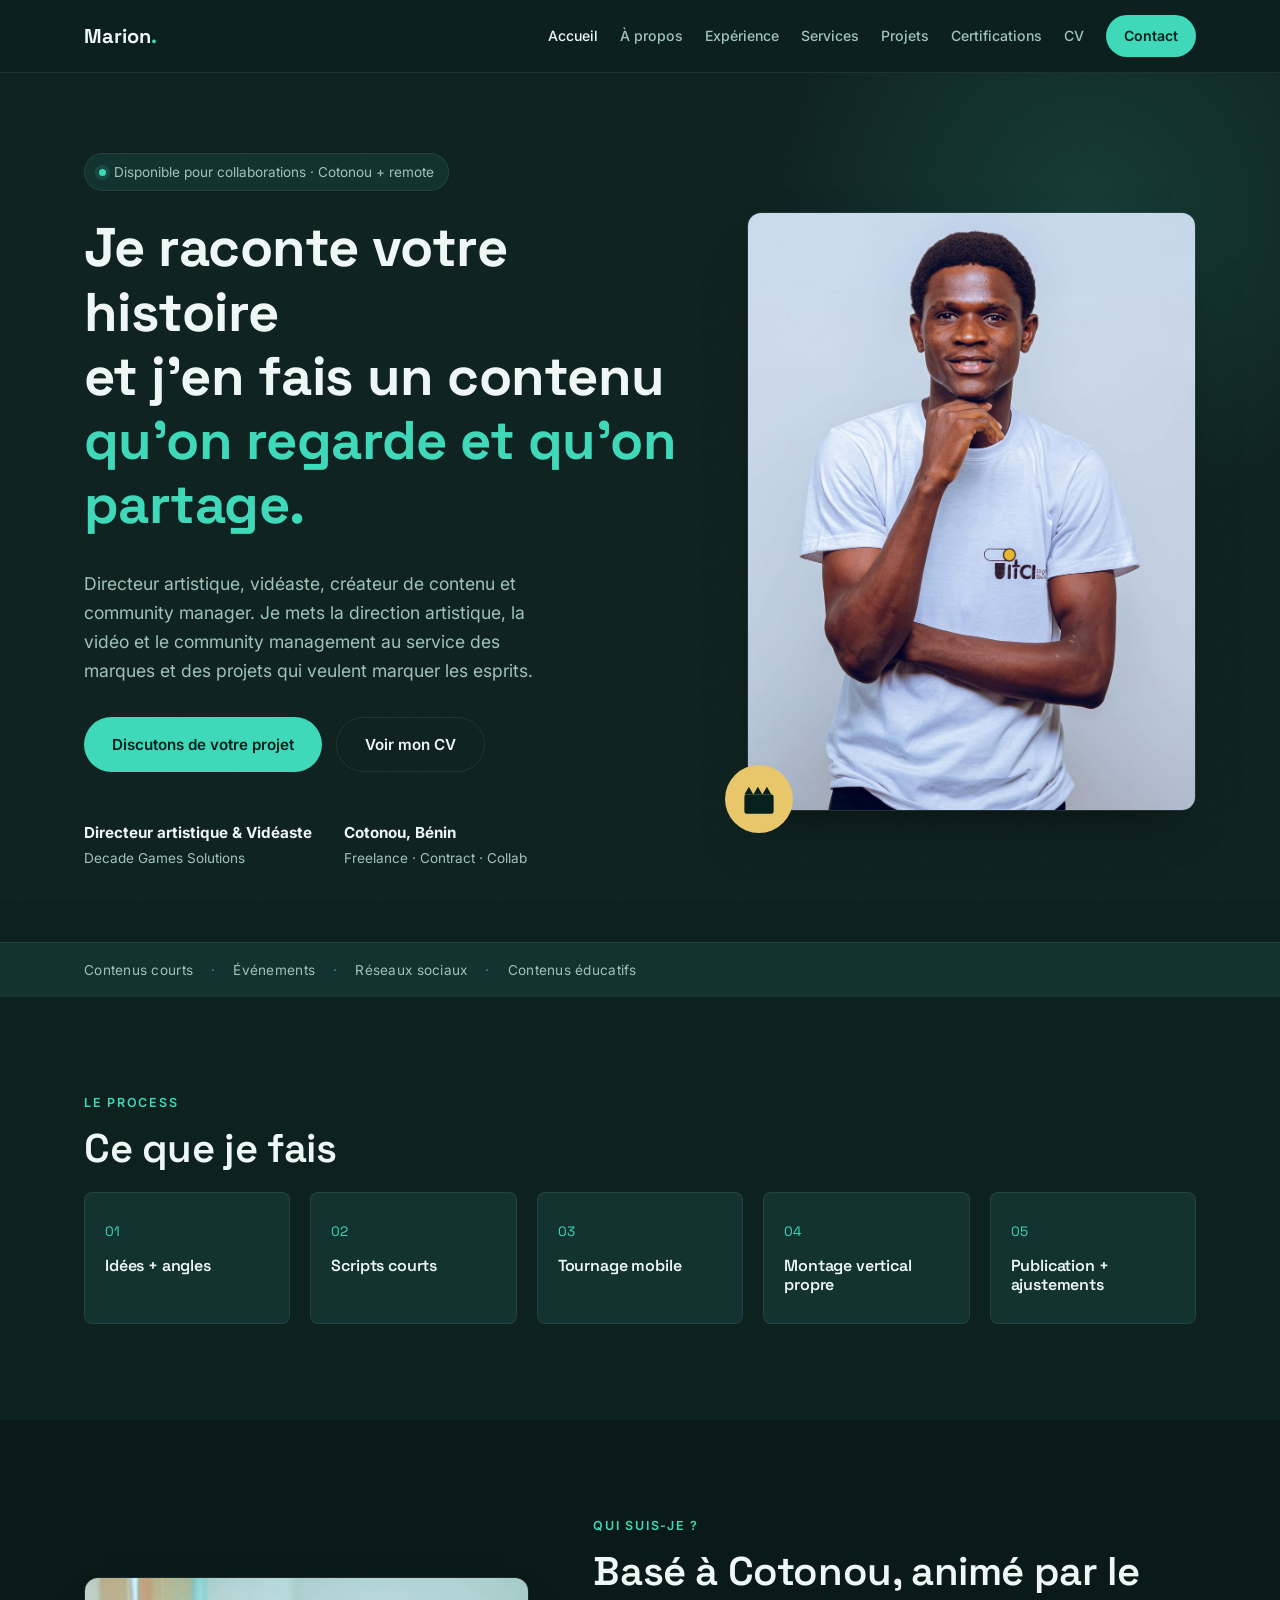
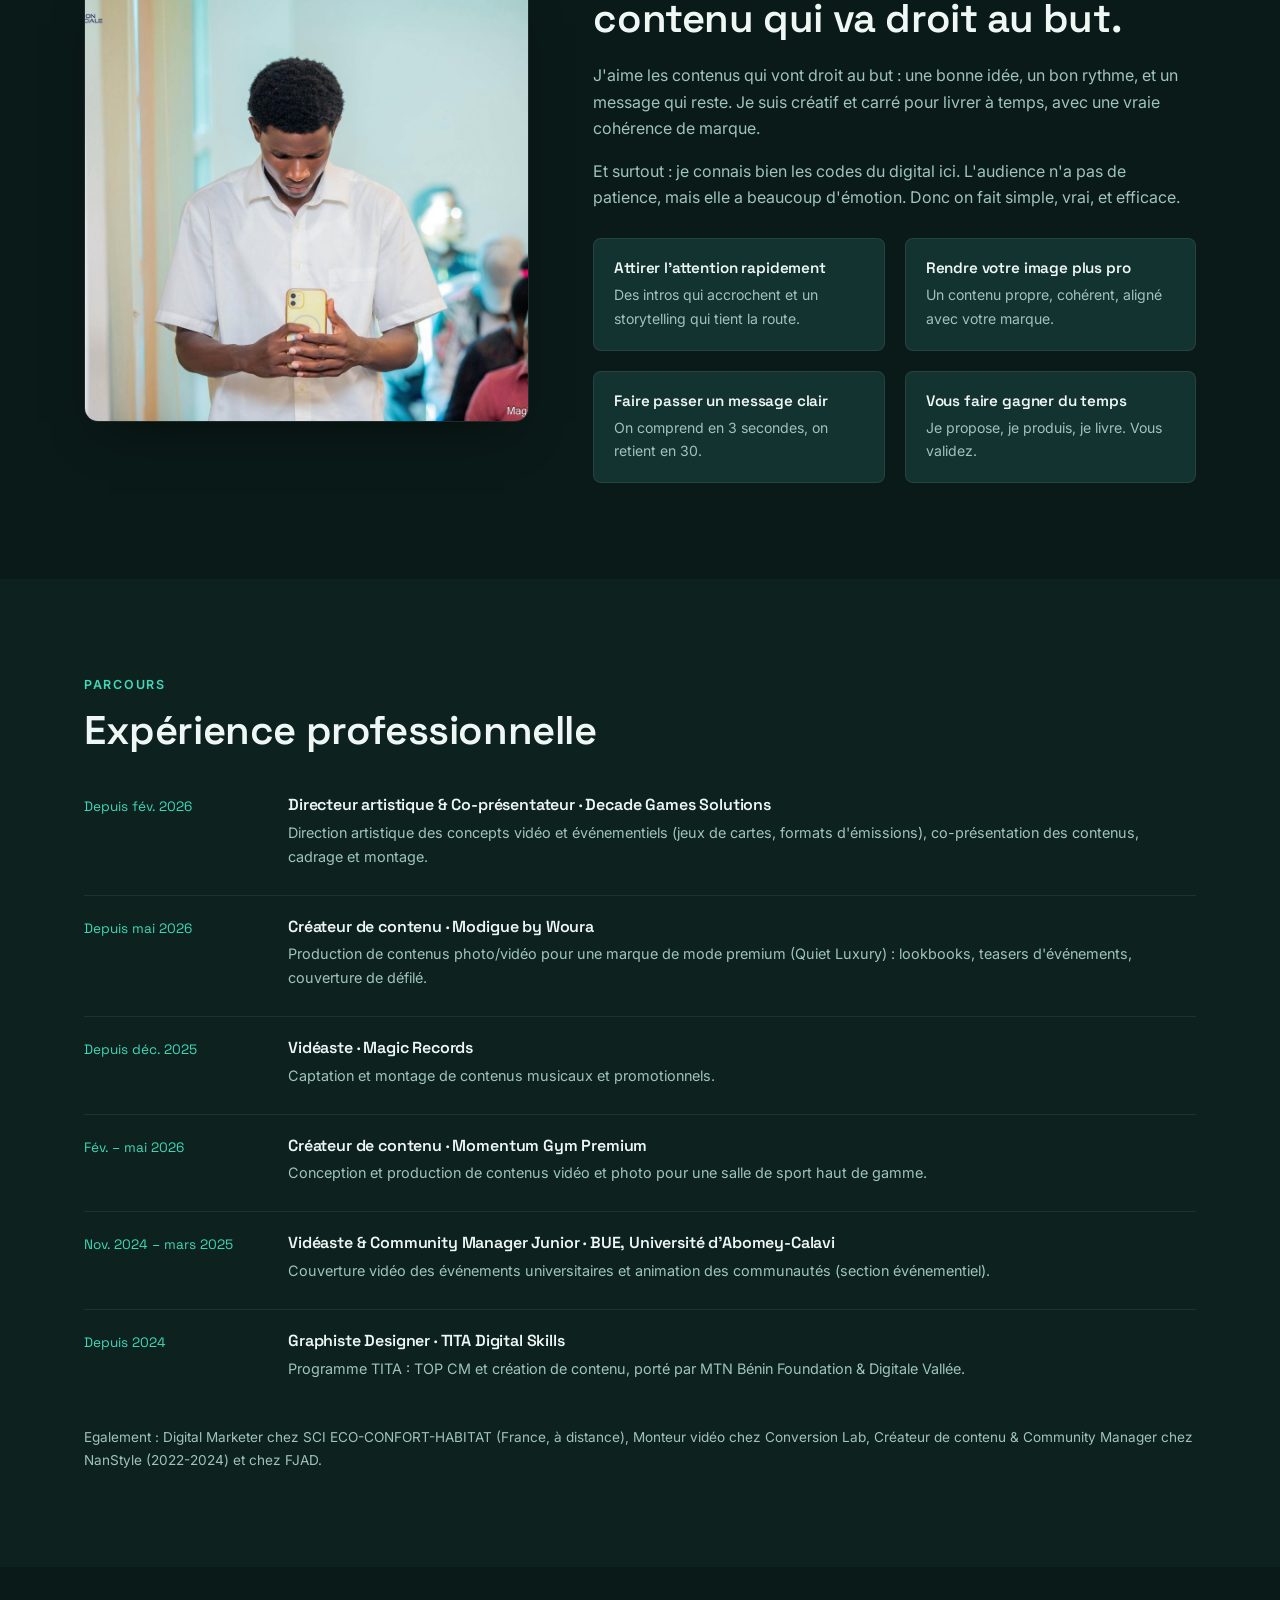
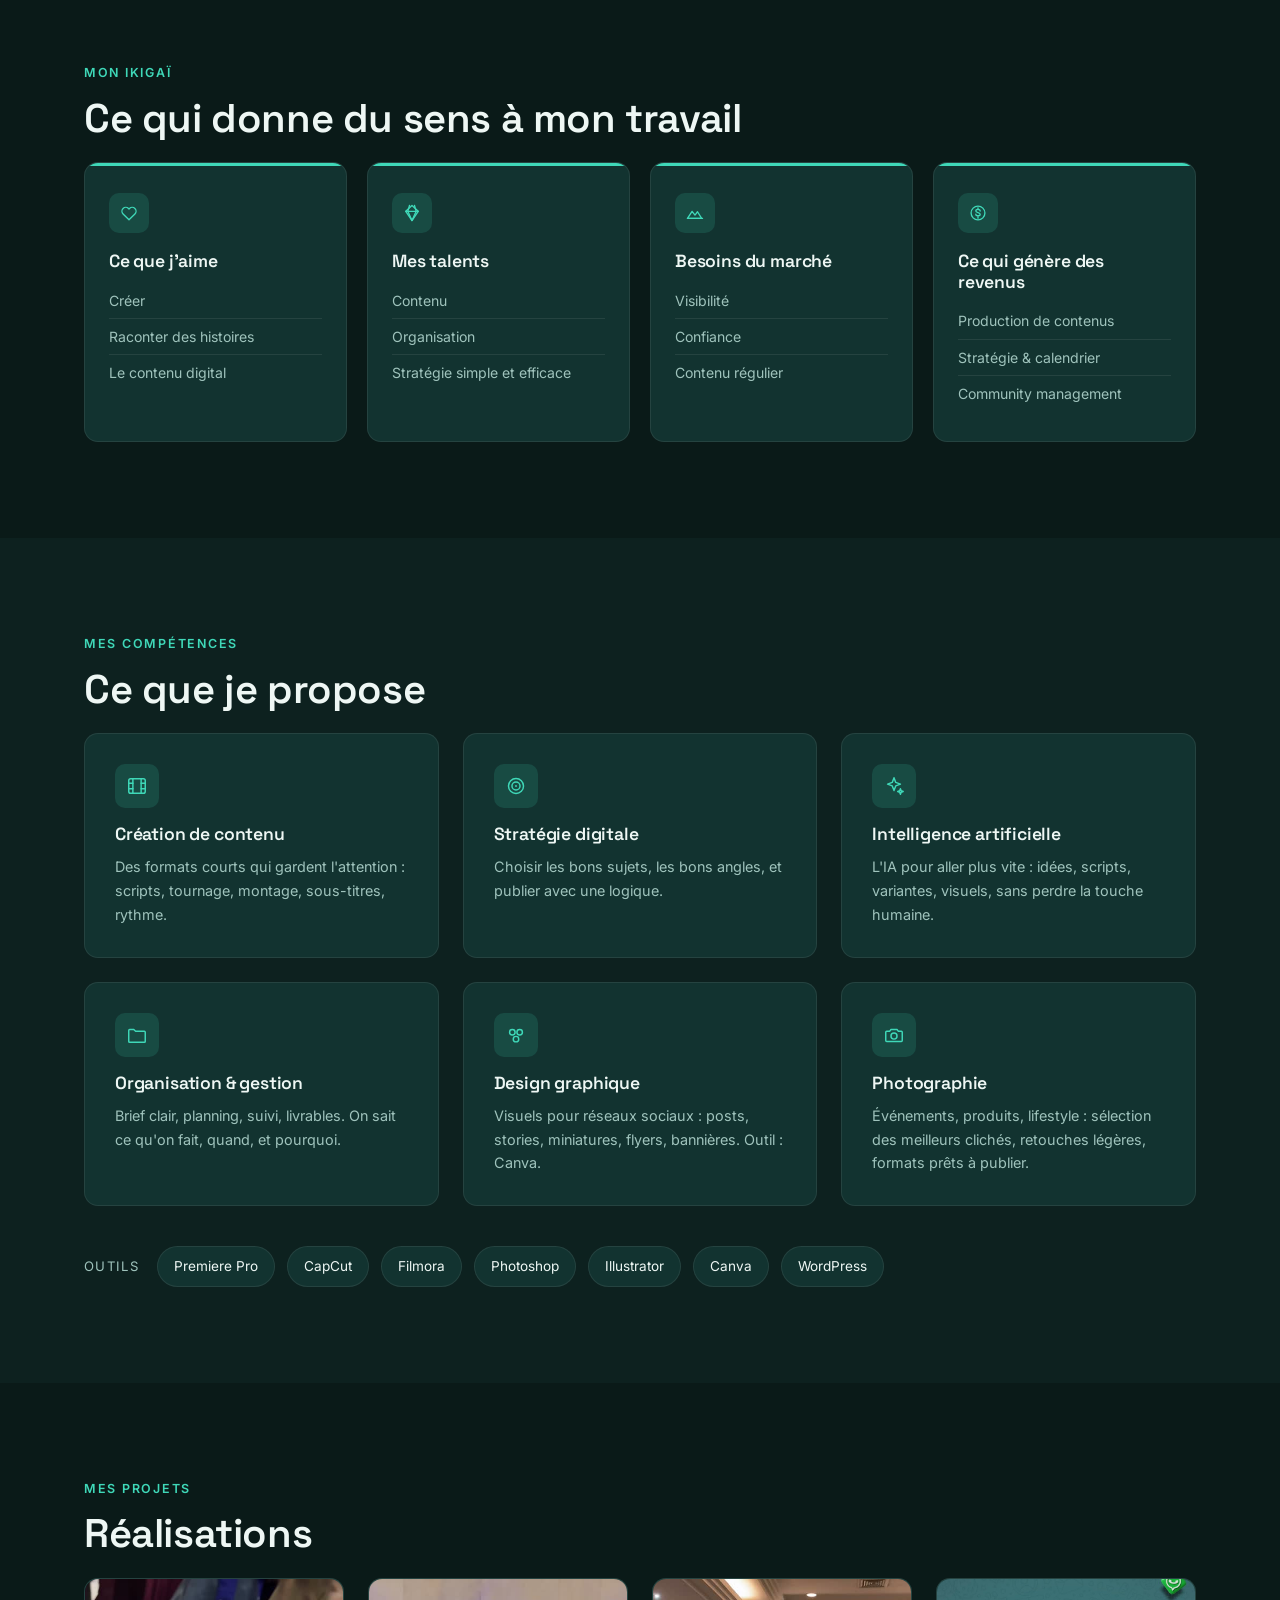
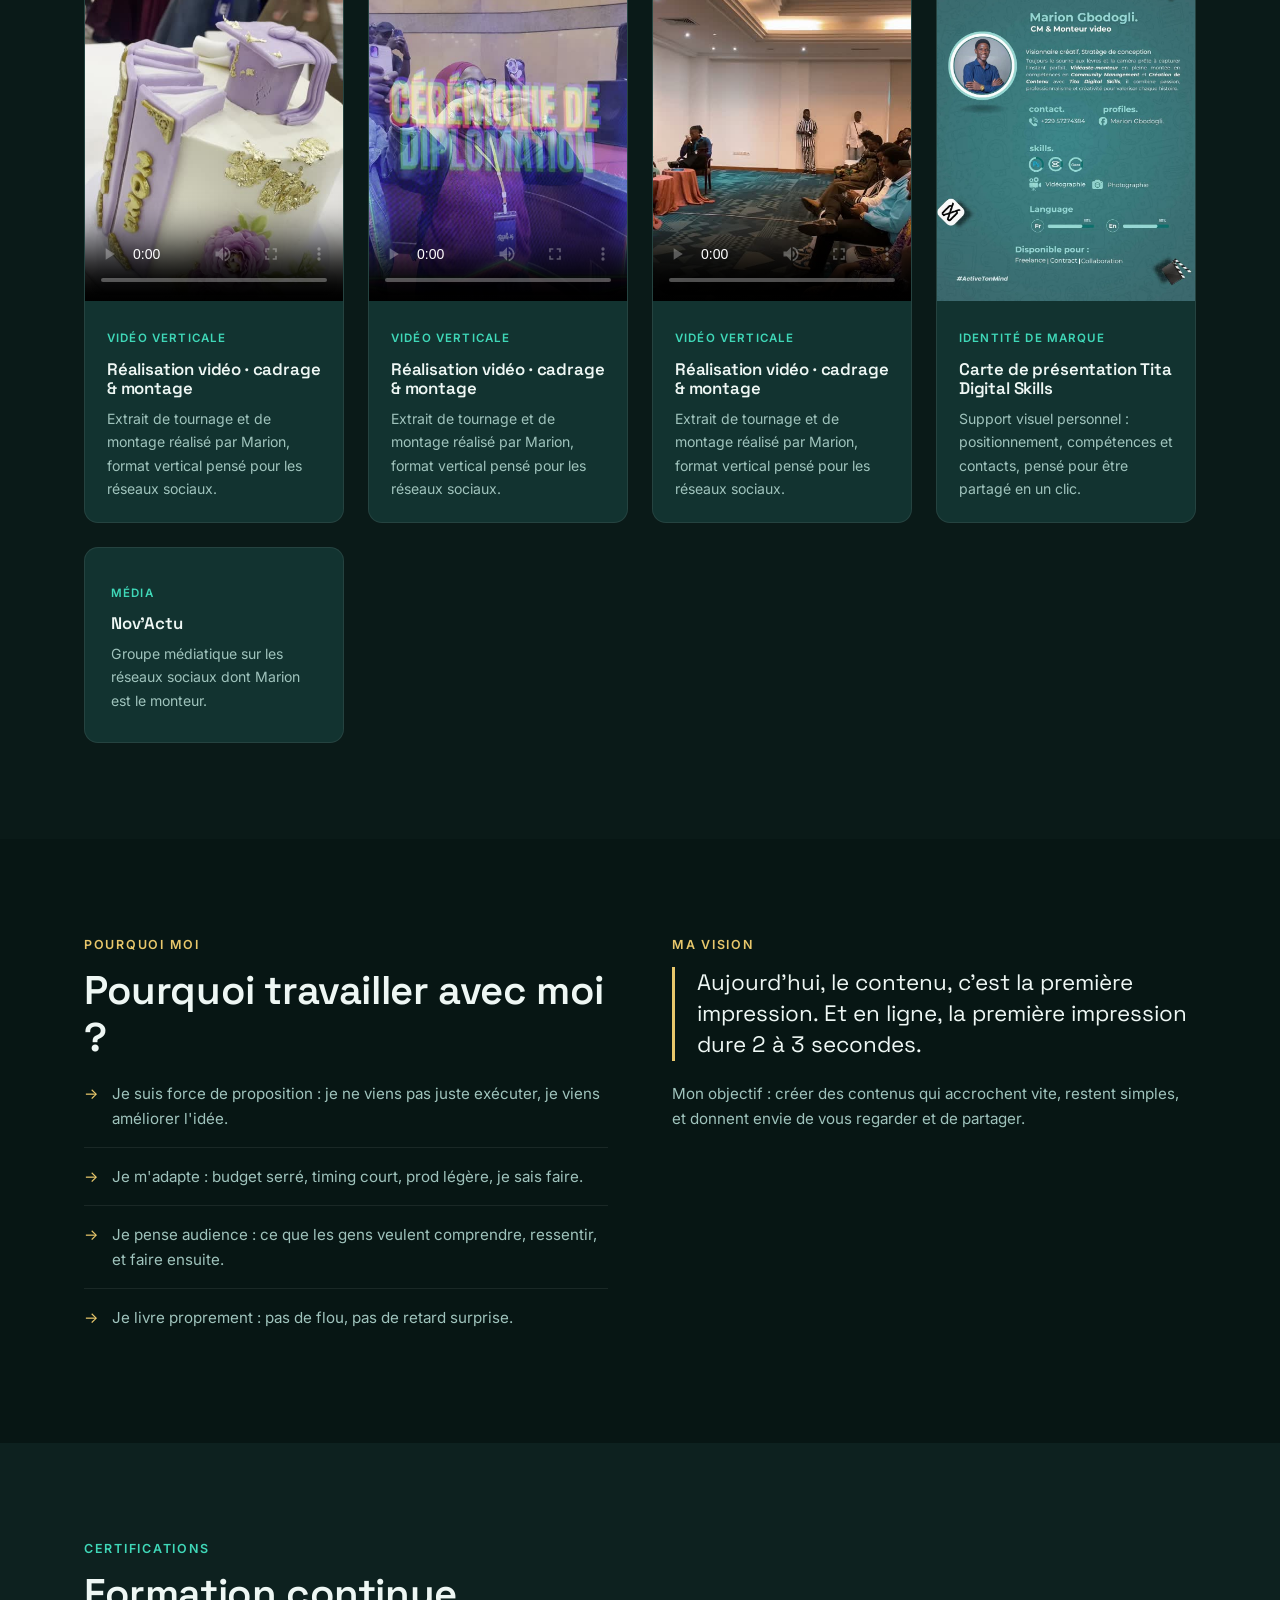
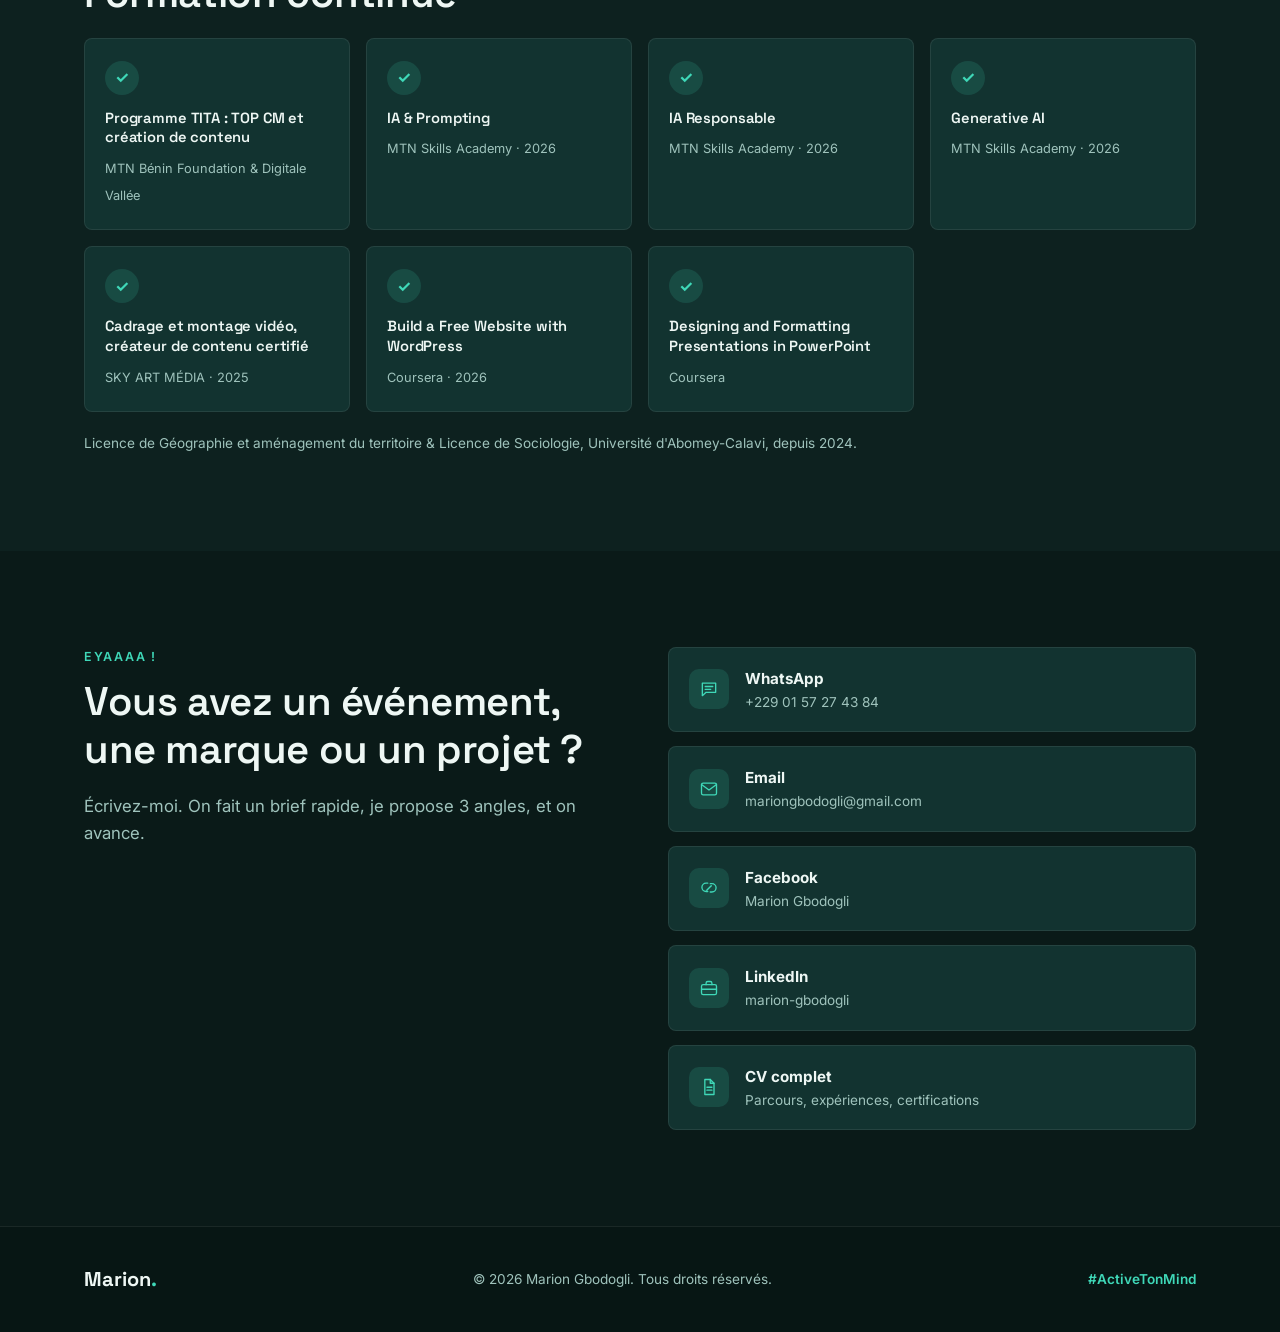
==== commit 40e979b8: "Replace all emoji icons with a custom SVG line-icon set Swap the colorful emoji used for skills, con" ====
--- a/index.html
+++ b/index.html
@@ -11,6 +11,83 @@
 <link rel="stylesheet" href="style.css">
 </head>
 <body>
+
+<svg class="icon-sprite" aria-hidden="true">
+  <symbol id="icon-content" viewBox="0 0 24 24">
+    <rect x="3" y="4" width="18" height="16" rx="2"/>
+    <line x1="7.5" y1="4" x2="7.5" y2="20"/>
+    <line x1="16.5" y1="4" x2="16.5" y2="20"/>
+    <line x1="3" y1="9" x2="7.5" y2="9"/>
+    <line x1="3" y1="15" x2="7.5" y2="15"/>
+    <line x1="16.5" y1="9" x2="21" y2="9"/>
+    <line x1="16.5" y1="15" x2="21" y2="15"/>
+  </symbol>
+  <symbol id="icon-strategy" viewBox="0 0 24 24">
+    <circle cx="12" cy="12" r="8.2"/>
+    <circle cx="12" cy="12" r="4.4"/>
+    <circle cx="12" cy="12" r="1" fill="currentColor" stroke="none"/>
+  </symbol>
+  <symbol id="icon-ai" viewBox="0 0 24 24">
+    <path d="M12 3l1.9 5.1L19 10l-5.1 1.9L12 17l-1.9-5.1L5 10l5.1-1.9L12 3Z"/>
+    <path d="M19 15l0.8 2.2L22 18l-2.2 0.8L19 21l-0.8-2.2L16 18l2.2-0.8Z"/>
+  </symbol>
+  <symbol id="icon-organisation" viewBox="0 0 24 24">
+    <path d="M3 7a1 1 0 0 1 1-1h4.5l2 2H20a1 1 0 0 1 1 1v10a1 1 0 0 1-1 1H4a1 1 0 0 1-1-1V7Z"/>
+  </symbol>
+  <symbol id="icon-design" viewBox="0 0 24 24">
+    <circle cx="8" cy="9" r="3"/>
+    <circle cx="16" cy="9" r="3"/>
+    <circle cx="12" cy="16.5" r="3"/>
+  </symbol>
+  <symbol id="icon-camera" viewBox="0 0 24 24">
+    <path d="M4 8h3.2l1.5-2h6.6L16.8 8H20a1 1 0 0 1 1 1v9a1 1 0 0 1-1 1H4a1 1 0 0 1-1-1V9a1 1 0 0 1 1-1Z"/>
+    <circle cx="12" cy="13.2" r="3.3"/>
+  </symbol>
+  <symbol id="icon-chat" viewBox="0 0 24 24">
+    <path d="M4 5h16v11H8.5L4 20V5Z"/>
+    <line x1="7.5" y1="9" x2="16.5" y2="9"/>
+    <line x1="7.5" y1="12.5" x2="14" y2="12.5"/>
+  </symbol>
+  <symbol id="icon-mail" viewBox="0 0 24 24">
+    <rect x="3" y="5" width="18" height="14" rx="2"/>
+    <path d="M3 6.5l9 6.8 9-6.8"/>
+  </symbol>
+  <symbol id="icon-link" viewBox="0 0 24 24">
+    <path d="M9.3 14.7 14.7 9.3"/>
+    <path d="M10.5 6.2h-2a5 5 0 0 0 0 10h2"/>
+    <path d="M13.5 16.8h2a5 5 0 0 0 0-10h-2"/>
+  </symbol>
+  <symbol id="icon-briefcase" viewBox="0 0 24 24">
+    <rect x="3" y="8" width="18" height="12" rx="2"/>
+    <path d="M8.5 8V6.2a2 2 0 0 1 2-2h3a2 2 0 0 1 2 2V8"/>
+    <line x1="3" y1="13.5" x2="21" y2="13.5"/>
+  </symbol>
+  <symbol id="icon-document" viewBox="0 0 24 24">
+    <path d="M7 3h6.5L18 7.5V21H7Z"/>
+    <path d="M13.5 3v4.5H18"/>
+    <line x1="9.5" y1="12.3" x2="15.5" y2="12.3"/>
+    <line x1="9.5" y1="15.8" x2="15.5" y2="15.8"/>
+  </symbol>
+  <symbol id="icon-heart" viewBox="0 0 24 24">
+    <path d="M12 20.2 4.9 13.1a4.6 4.6 0 0 1 0-6.5 4.6 4.6 0 0 1 6.5 0l0.6 0.6 0.6-0.6a4.6 4.6 0 0 1 6.5 0 4.6 4.6 0 0 1 0 6.5L12 20.2Z"/>
+  </symbol>
+  <symbol id="icon-diamond" viewBox="0 0 24 24">
+    <path d="M12 3 4.5 10 12 21l7.5-11Z"/>
+    <path d="M4.5 10h15"/>
+    <path d="M9 3 7 10l5 11"/>
+    <path d="M15 3l2 7-5 11"/>
+  </symbol>
+  <symbol id="icon-growth" viewBox="0 0 24 24">
+    <path d="M3 18.5 8.5 10l3.5 4.5 3-4 5 8Z"/>
+    <line x1="3" y1="18.5" x2="21" y2="18.5"/>
+  </symbol>
+  <symbol id="icon-coin" viewBox="0 0 24 24">
+    <circle cx="12" cy="12" r="8.3"/>
+    <path d="M14.6 9.6c0-1.1-1.1-1.9-2.6-1.9s-2.6 0.8-2.6 1.9c0 2.5 5.2 1.3 5.2 3.8 0 1.1-1.1 1.9-2.6 1.9s-2.6-0.8-2.6-1.9"/>
+    <line x1="12" y1="5.8" x2="12" y2="7.6"/>
+    <line x1="12" y1="16.4" x2="12" y2="18.2"/>
+  </symbol>
+</svg>
 
 <div class="grain"></div>
 
@@ -205,22 +282,22 @@
       <h2>Ce qui donne du sens à mon travail</h2>
       <div class="ikigai-grid">
         <div class="ikigai-card ikigai-love">
-          <span class="ikigai-icon">❤</span>
+          <span class="ikigai-icon"><svg class="icon"><use href="#icon-heart"/></svg></span>
           <h3>Ce que j'aime</h3>
           <ul><li>Créer</li><li>Raconter des histoires</li><li>Le contenu digital</li></ul>
         </div>
         <div class="ikigai-card ikigai-skill">
-          <span class="ikigai-icon">◆</span>
+          <span class="ikigai-icon"><svg class="icon"><use href="#icon-diamond"/></svg></span>
           <h3>Mes talents</h3>
           <ul><li>Contenu</li><li>Organisation</li><li>Stratégie simple et efficace</li></ul>
         </div>
         <div class="ikigai-card ikigai-market">
-          <span class="ikigai-icon">▲</span>
+          <span class="ikigai-icon"><svg class="icon"><use href="#icon-growth"/></svg></span>
           <h3>Besoins du marché</h3>
           <ul><li>Visibilité</li><li>Confiance</li><li>Contenu régulier</li></ul>
         </div>
         <div class="ikigai-card ikigai-money">
-          <span class="ikigai-icon">●</span>
+          <span class="ikigai-icon"><svg class="icon"><use href="#icon-coin"/></svg></span>
           <h3>Ce qui génère des revenus</h3>
           <ul><li>Production de contenus</li><li>Stratégie &amp; calendrier</li><li>Community management</li></ul>
         </div>
@@ -235,32 +312,32 @@
       <h2 id="competences">Ce que je propose</h2>
       <div class="skills-grid">
         <div class="skill-card">
-          <div class="skill-icon">🎬</div>
+          <div class="skill-icon"><svg class="icon"><use href="#icon-content"/></svg></div>
           <h3>Création de contenu</h3>
           <p>Des formats courts qui gardent l'attention : scripts, tournage, montage, sous-titres, rythme.</p>
         </div>
         <div class="skill-card">
-          <div class="skill-icon">🧭</div>
+          <div class="skill-icon"><svg class="icon"><use href="#icon-strategy"/></svg></div>
           <h3>Stratégie digitale</h3>
           <p>Choisir les bons sujets, les bons angles, et publier avec une logique.</p>
         </div>
         <div class="skill-card">
-          <div class="skill-icon">✦</div>
+          <div class="skill-icon"><svg class="icon"><use href="#icon-ai"/></svg></div>
           <h3>Intelligence artificielle</h3>
           <p>L'IA pour aller plus vite : idées, scripts, variantes, visuels, sans perdre la touche humaine.</p>
         </div>
         <div class="skill-card">
-          <div class="skill-icon">🗂</div>
+          <div class="skill-icon"><svg class="icon"><use href="#icon-organisation"/></svg></div>
           <h3>Organisation &amp; gestion</h3>
           <p>Brief clair, planning, suivi, livrables. On sait ce qu'on fait, quand, et pourquoi.</p>
         </div>
         <div class="skill-card">
-          <div class="skill-icon">🎨</div>
+          <div class="skill-icon"><svg class="icon"><use href="#icon-design"/></svg></div>
           <h3>Design graphique</h3>
           <p>Visuels pour réseaux sociaux : posts, stories, miniatures, flyers, bannières. Outil : Canva.</p>
         </div>
         <div class="skill-card">
-          <div class="skill-icon">📷</div>
+          <div class="skill-icon"><svg class="icon"><use href="#icon-camera"/></svg></div>
           <h3>Photographie</h3>
           <p>Événements, produits, lifestyle : sélection des meilleurs clichés, retouches légères, formats prêts à publier.</p>
         </div>
@@ -421,35 +498,35 @@
       </div>
       <div class="contact-links">
         <a href="https://wa.me/2290157274384" target="_blank" rel="noopener" class="contact-link">
-          <span class="contact-icon">📱</span>
+          <span class="contact-icon"><svg class="icon"><use href="#icon-chat"/></svg></span>
           <span>
             <strong>WhatsApp</strong>
             <em>+229 01 57 27 43 84</em>
           </span>
         </a>
         <a href="mailto:mariongbodogli@gmail.com" class="contact-link">
-          <span class="contact-icon">✉️</span>
+          <span class="contact-icon"><svg class="icon"><use href="#icon-mail"/></svg></span>
           <span>
             <strong>Email</strong>
             <em>mariongbodogli@gmail.com</em>
           </span>
         </a>
         <a href="https://www.facebook.com/share/19KJ2ypv1C/?mibextid=wwXIfr" target="_blank" rel="noopener" class="contact-link">
-          <span class="contact-icon">📘</span>
+          <span class="contact-icon"><svg class="icon"><use href="#icon-link"/></svg></span>
           <span>
             <strong>Facebook</strong>
             <em>Marion Gbodogli</em>
           </span>
         </a>
         <a href="https://www.linkedin.com/in/marion-gbodogli" target="_blank" rel="noopener" class="contact-link">
-          <span class="contact-icon">💼</span>
+          <span class="contact-icon"><svg class="icon"><use href="#icon-briefcase"/></svg></span>
           <span>
             <strong>LinkedIn</strong>
             <em>marion-gbodogli</em>
           </span>
         </a>
         <a href="cv.html" class="contact-link">
-          <span class="contact-icon">📄</span>
+          <span class="contact-icon"><svg class="icon"><use href="#icon-document"/></svg></span>
           <span>
             <strong>CV complet</strong>
             <em>Parcours, expériences, certifications</em>
--- a/style.css
+++ b/style.css
@@ -45,6 +45,20 @@
   background-image: url("data:image/svg+xml,%3Csvg xmlns='http://www.w3.org/2000/svg' width='120' height='120'%3E%3Cfilter id='n'%3E%3CfeTurbulence type='fractalNoise' baseFrequency='0.85' numOctaves='2' stitchTiles='stitch'/%3E%3C/filter%3E%3Crect width='100%25' height='100%25' filter='url(%23n)'/%3E%3C/svg%3E");
 }
 
+.icon-sprite { position: absolute; width: 0; height: 0; overflow: hidden; }
+
+.icon {
+  width: 20px;
+  height: 20px;
+  fill: none;
+  stroke: currentColor;
+  stroke-width: 1.6;
+  stroke-linecap: round;
+  stroke-linejoin: round;
+}
+.skill-icon .icon { width: 22px; height: 22px; }
+.ikigai-icon .icon { width: 20px; height: 20px; }
+
 h1, h2, h3, h4 {
   font-family: var(--font-heading);
   font-weight: 600;
@@ -352,7 +366,6 @@
   border-radius: 10px;
   background: var(--accent-soft);
   color: var(--accent);
-  font-size: 1.1rem;
   margin-bottom: 18px;
 }
 .ikigai-card h3 { color: var(--text); }
@@ -379,7 +392,17 @@
   transition: transform 0.2s, border-color 0.2s;
 }
 .skill-card:hover { transform: translateY(-4px); border-color: var(--accent); }
-.skill-icon { font-size: 1.6rem; margin-bottom: 16px; }
+.skill-icon {
+  display: inline-flex;
+  align-items: center;
+  justify-content: center;
+  width: 44px;
+  height: 44px;
+  border-radius: 10px;
+  background: var(--accent-soft);
+  color: var(--accent);
+  margin-bottom: 16px;
+}
 .skill-card h3 { color: var(--text); }
 .skill-card p { font-size: 0.9rem; margin: 0; }
 
@@ -553,7 +576,17 @@
   transition: border-color 0.2s, transform 0.2s;
 }
 .contact-link:hover { border-color: var(--accent); transform: translateX(4px); }
-.contact-icon { font-size: 1.3rem; }
+.contact-icon {
+  display: inline-flex;
+  align-items: center;
+  justify-content: center;
+  width: 40px;
+  height: 40px;
+  flex-shrink: 0;
+  border-radius: 10px;
+  background: var(--accent-soft);
+  color: var(--accent);
+}
 .contact-link strong { display: block; color: var(--text); font-size: 0.95rem; }
 .contact-link em { display: block; color: var(--text-muted); font-style: normal; font-size: 0.85rem; }
 
